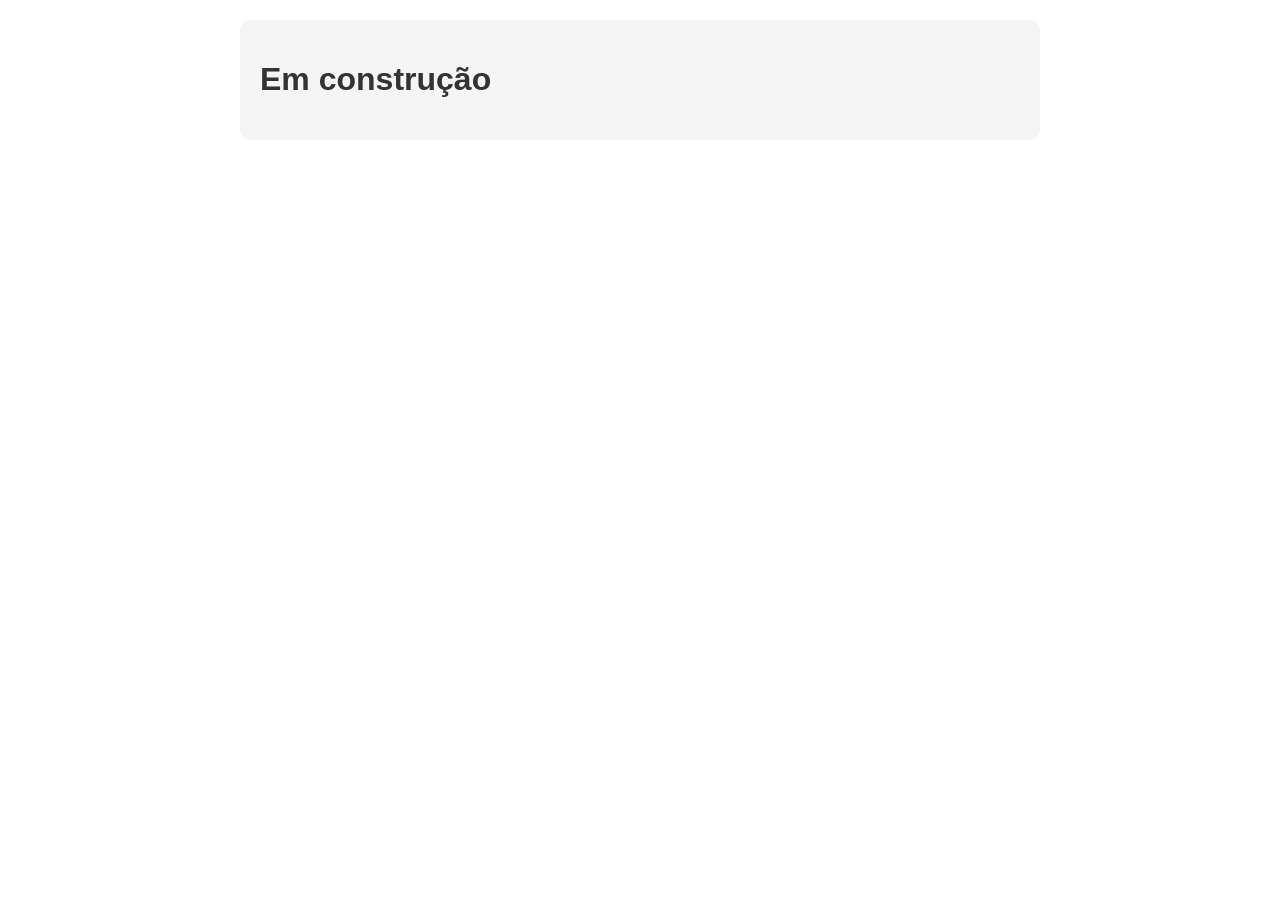
==== index.html @ 10286f3d "Teste" ====
<!DOCTYPE html>
<html>
<head>
    <title>Minha Página</title>
    <style>
        body { font-family: Arial; max-width: 800px; margin: 0 auto; padding: 20px; }
        h1 { color: #333; }
        .container { background: #f5f5f5; padding: 20px; border-radius: 10px; }
    </style>
</head>
<body>
    <div class="container">
        <h1>Em construção</h1>
    </div>
</body>
</html>
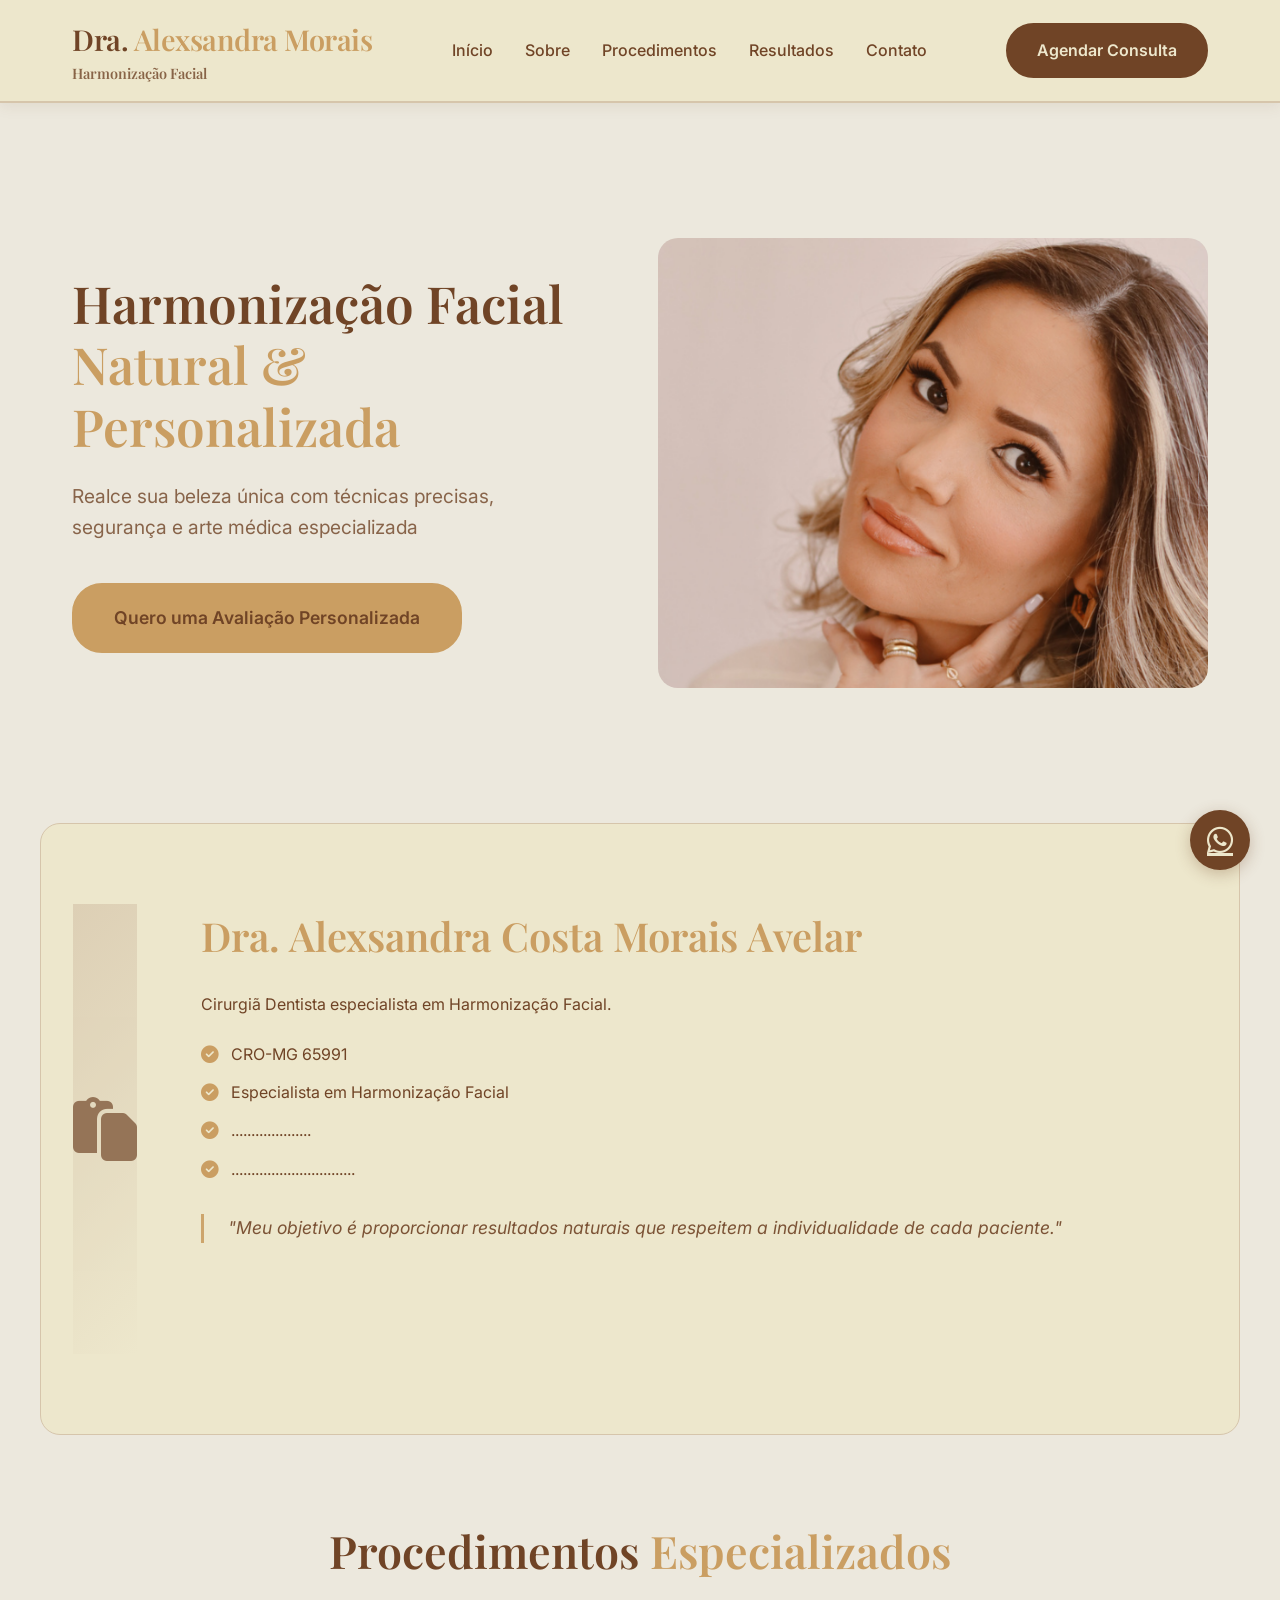
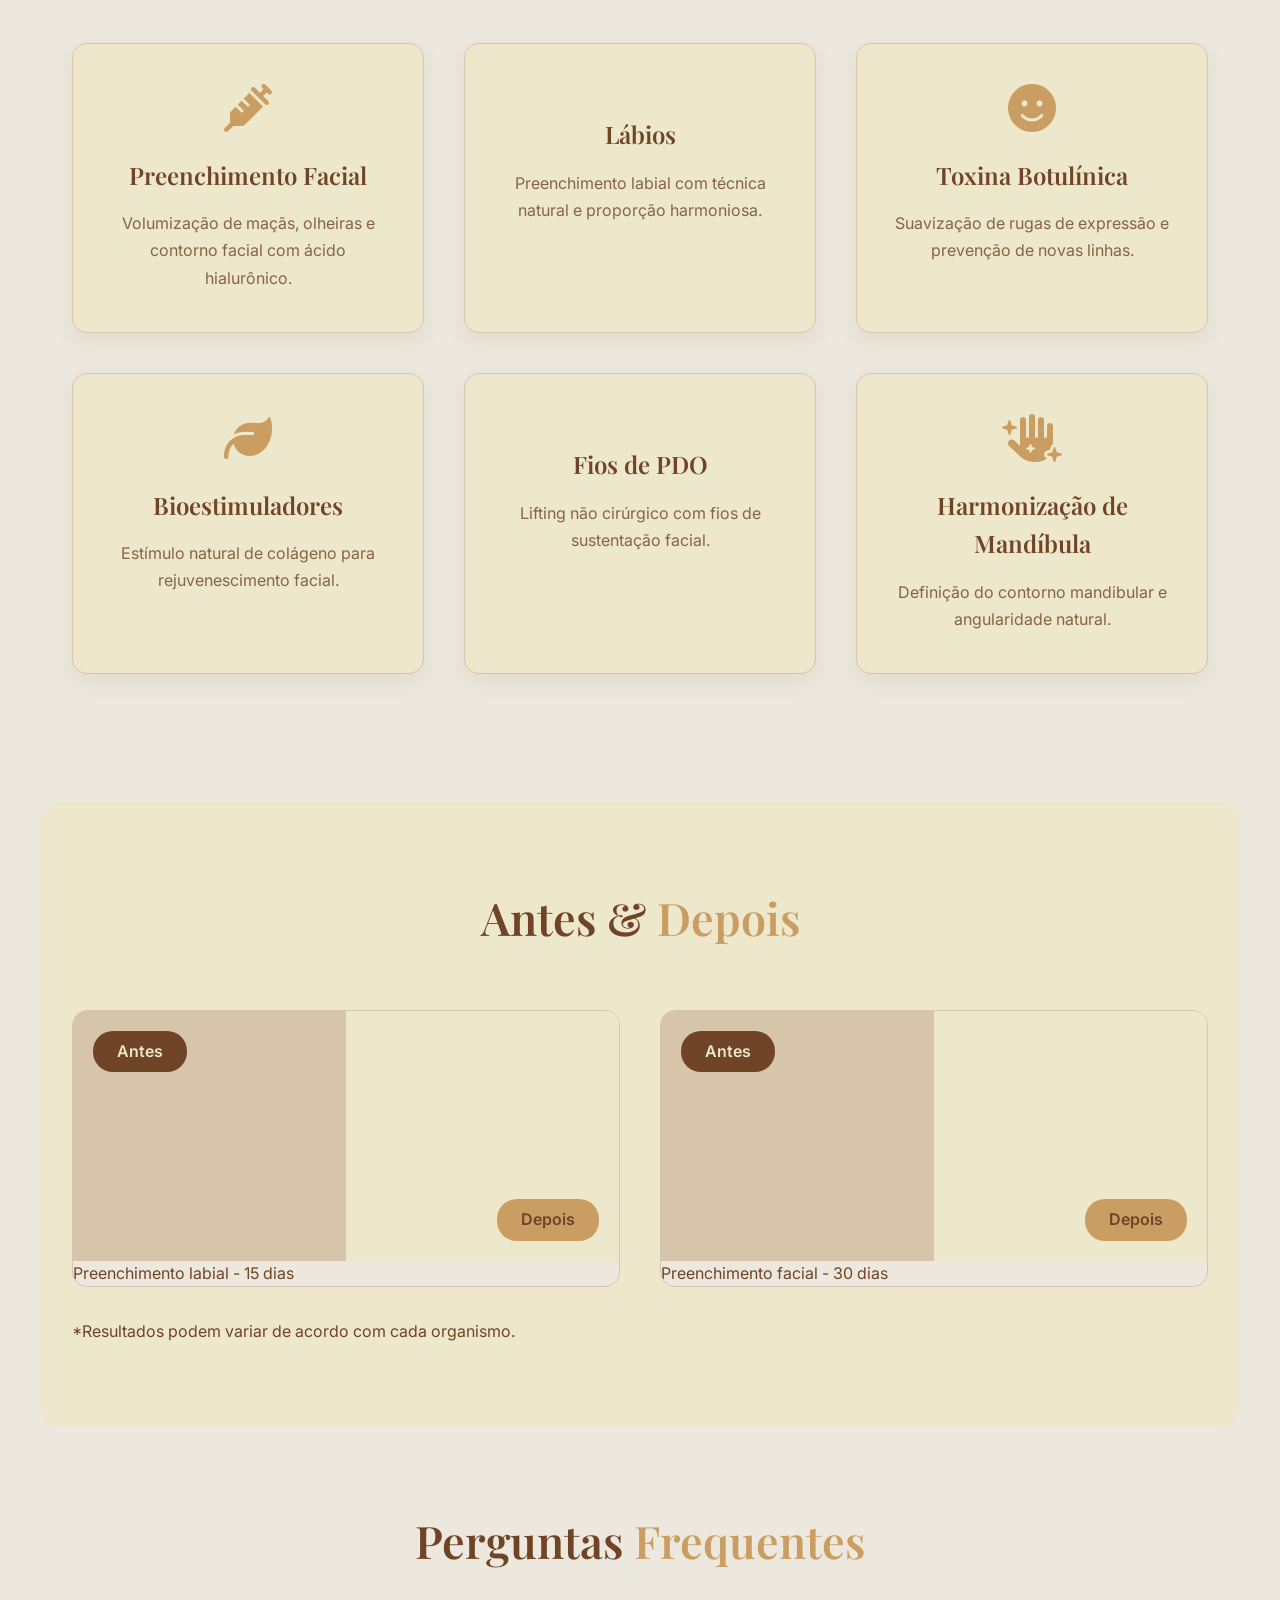
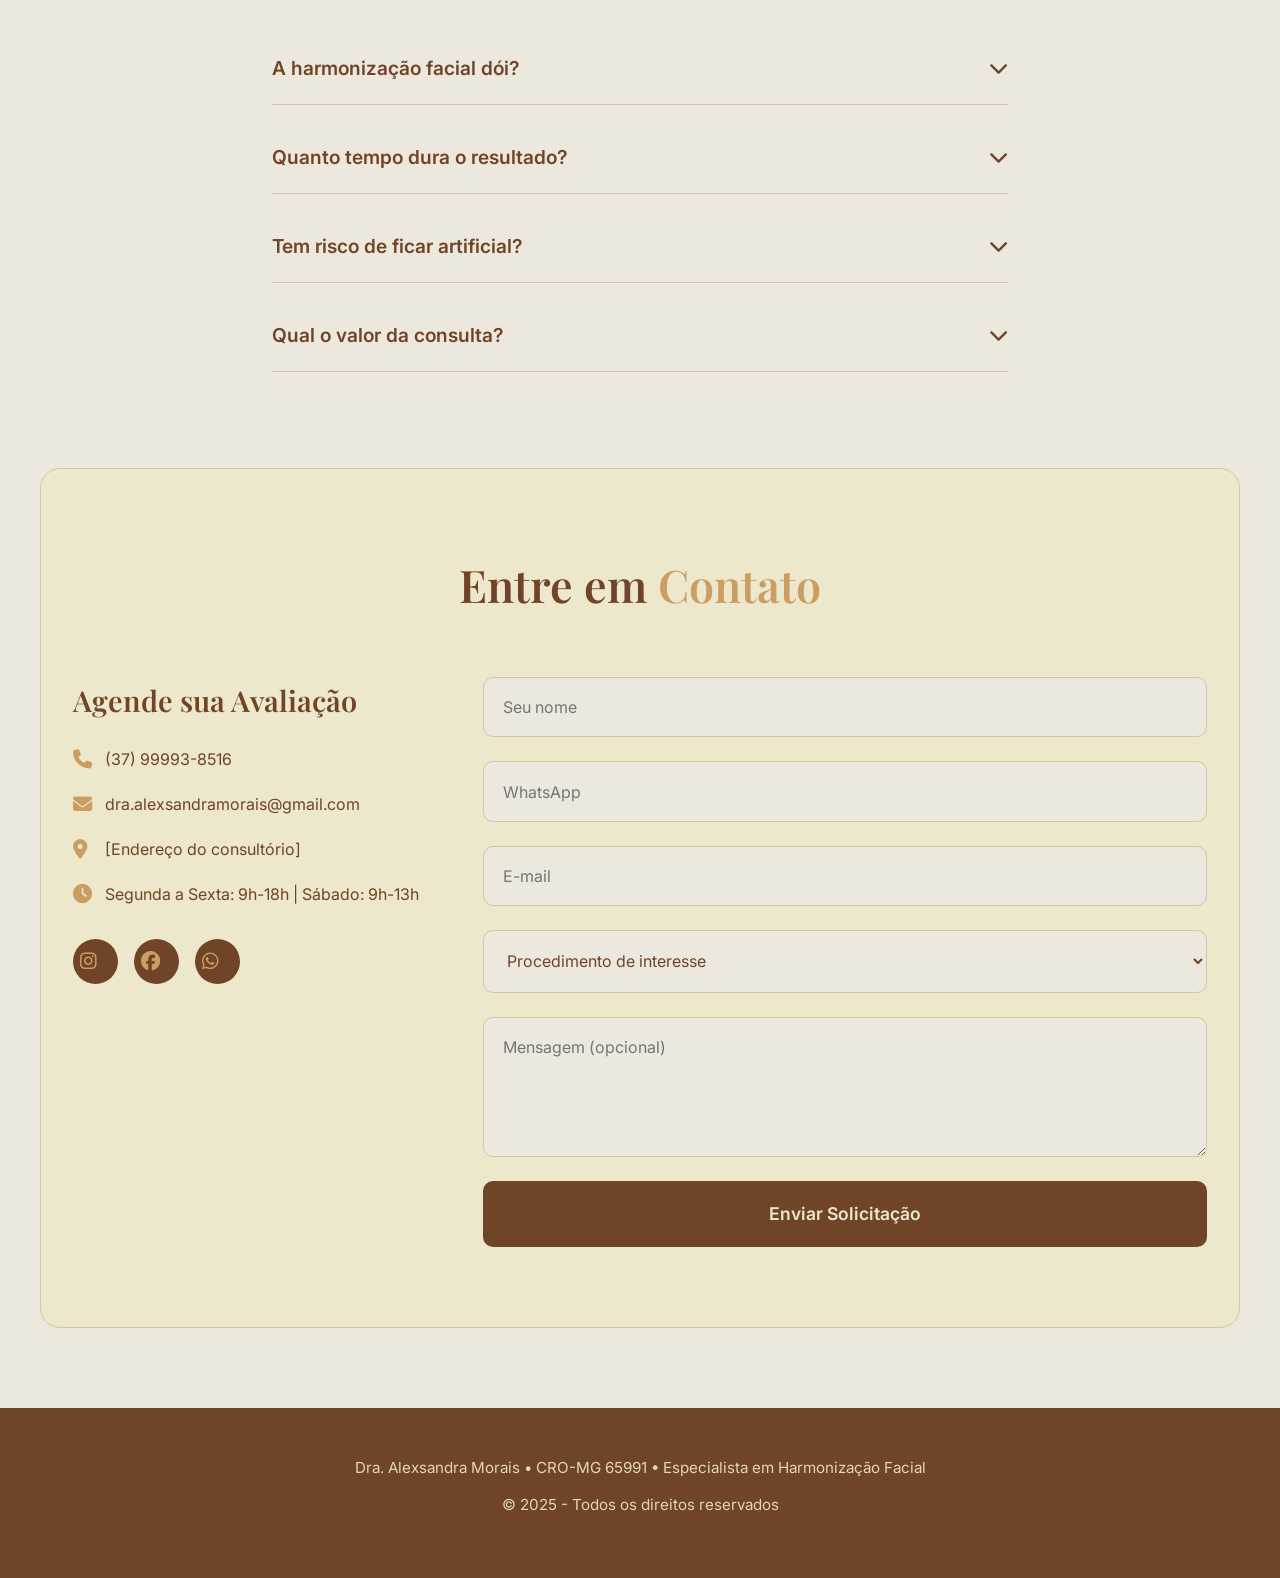
==== commit c95df91a: "Update index.html" ====
--- a/index.html
+++ b/index.html
@@ -1,16 +1,204 @@
 <!DOCTYPE html>
-<html>
+<html lang="pt-BR">
 <head>
-    <title>Minha Página</title>
-    <style>
-        body { font-family: Arial; max-width: 800px; margin: 0 auto; padding: 20px; }
-        h1 { color: #333; }
-        .container { background: #f5f5f5; padding: 20px; border-radius: 10px; }
-    </style>
+    <meta charset="UTF-8">
+    <meta name="viewport" content="width=device-width, initial-scale=1.0">
+    <title>Dra. Alexsandra Morais - Harmonização Facial</title>
+    <link rel="stylesheet" href="style.css">
+    <link rel="stylesheet" href="https://cdnjs.cloudflare.com/ajax/libs/font-awesome/6.4.0/css/all.min.css">
+    <link href="https://fonts.googleapis.com/css2?family=Poppins:wght@300;400;500;600;700&family=Playfair+Display:wght@400;500;600&display=swap" rel="stylesheet">
 </head>
 <body>
-    <div class="container">
-        <h1>Em construção</h1>
-    </div>
+    <!-- WhatsApp Float -->
+    <a href="https://wa.me/553799938516?text=[Site] Olá! Gostaria de agendar uma avaliação" class="whatsapp-float" target="_blank">
+        <i class="fab fa-whatsapp"></i>
+    </a>
+
+    <!-- Header -->
+    <header>
+        <nav class="navbar">
+            <div class="logo">
+                <h1>Dra. <span>Alexsandra Morais</span></h1>
+                <p>Harmonização Facial</p>
+            </div>
+            <ul class="nav-menu">
+                <li><a href="#home">Início</a></li>
+                <li><a href="#about">Sobre</a></li>
+                <li><a href="#procedures">Procedimentos</a></li>
+                <li><a href="#gallery">Resultados</a></li>
+                <li><a href="#contact">Contato</a></li>
+            </ul>
+            <a href="#contact" class="cta-button">Agendar Consulta</a>
+        </nav>
+    </header>
+
+    <!-- Hero Section -->
+    <section id="home" class="hero">
+        <div class="hero-content">
+            <h2>Harmonização Facial <span class="highlight">Natural & Personalizada</span></h2>
+            <p>Realce sua beleza única com técnicas precisas, segurança e arte médica especializada</p>
+            <a href="#contact" class="hero-button">Quero uma Avaliação Personalizada</a>
+        </div>
+         <div class="professional-photo-container">
+		<!-- Foto principal -->
+		<img src="imagens/dra-alexsandra-principal.jpg" 
+		     alt="Dra. Alexsandra Morais" 
+		     class="main-photo">		
+		
+	    </div>
+    </section>
+
+    <!-- About -->
+    <section id="about" class="about">
+        <div class="about-image">
+            <div class="image-placeholder">
+                <i class="fas fa-duotone fa-solid fa-paste"></i>
+            </div>
+        </div>
+        <div class="about-content">
+            <h2><span class="highlight">Dra. Alexsandra Costa Morais Avelar</span></h2>
+            <p>Cirurgiã Dentista especialista em Harmonização Facial.</p>
+            <ul class="qualifications">
+                <li><i class="fas fa-check-circle"></i> CRO-MG 65991</li>
+                <li><i class="fas fa-check-circle"></i> Especialista em Harmonização Facial</li>
+                <li><i class="fas fa-check-circle"></i> ....................</li>
+                <li><i class="fas fa-check-circle"></i> ...............................</li>
+            </ul>
+            <p class="philosophy">"Meu objetivo é proporcionar resultados naturais que respeitem a individualidade de cada paciente."</p>
+        </div>
+    </section>
+
+    <!-- Procedures -->
+    <section id="procedures" class="procedures">
+        <h2 class="section-title">Procedimentos <span class="highlight">Especializados</span></h2>
+        <div class="procedures-grid">
+            <div class="procedure-card">
+                <i class="fas fa-syringe"></i>
+                <h3>Preenchimento Facial</h3>
+                <p>Volumização de maçãs, olheiras e contorno facial com ácido hialurônico.</p>
+            </div>
+            <div class="procedure-card">
+                <i class="fa-solid fa-lips"></i>
+                <h3>Lábios</h3>
+                <p>Preenchimento labial com técnica natural e proporção harmoniosa.</p>
+            </div>
+            <div class="procedure-card">
+                <i class="fas fa-smile"></i>
+                <h3>Toxina Botulínica</h3>
+                <p>Suavização de rugas de expressão e prevenção de novas linhas.</p>
+            </div>
+            <div class="procedure-card">
+                <i class="fas fa-leaf"></i>
+                <h3>Bioestimuladores</h3>
+                <p>Estímulo natural de colágeno para rejuvenescimento facial.</p>
+            </div>
+            <div class="procedure-card">
+                <i class="fas fa-thread"></i>
+                <h3>Fios de PDO</h3>
+                <p>Lifting não cirúrgico com fios de sustentação facial.</p>
+            </div>
+            <div class="procedure-card">
+                <i class="fas fa-hand-sparkles"></i>
+                <h3>Harmonização de Mandíbula</h3>
+                <p>Definição do contorno mandibular e angularidade natural.</p>
+            </div>
+        </div>
+    </section>
+
+    <!-- Gallery/Results -->
+    <section id="gallery" class="gallery">
+        <h2 class="section-title">Antes & <span class="highlight">Depois</span></h2>
+        <div class="gallery-container">
+            <div class="gallery-item">
+                <div class="before-after">
+                    <div class="before">Antes</div>
+                    <div class="after">Depois</div>
+                </div>
+                <p>Preenchimento labial - 15 dias</p>
+            </div>
+            <div class="gallery-item">
+                <div class="before-after">
+                    <div class="before">Antes</div>
+                    <div class="after">Depois</div>
+                </div>
+                <p>Preenchimento facial - 30 dias</p>
+            </div>
+            <!-- Adicionar mais itens conforme necessário -->
+        </div>
+        <p class="disclaimer">*Resultados podem variar de acordo com cada organismo.</p>
+    </section>
+
+    <!-- FAQ -->
+    <section class="faq">
+        <h2 class="section-title">Perguntas <span class="highlight">Frequentes</span></h2>
+        <div class="faq-container">
+            <div class="faq-item">
+                <button class="faq-question">A harmonização facial dói? <i class="fas fa-chevron-down"></i></button>
+                <div class="faq-answer">
+                    <p>Utilizamos anestésicos tópicos e técnicas de conforto para minimizar qualquer desconforto. A maioria dos pacientes refere apenas sensação de leve pressão.</p>
+                </div>
+            </div>
+            <div class="faq-item">
+                <button class="faq-question">Quanto tempo dura o resultado? <i class="fas fa-chevron-down"></i></button>
+                <div class="faq-answer">
+                    <p>Depende do procedimento: preenchimentos duram de 12 a 18 meses, toxina botulínica de 4 a 6 meses. Fatores individuais como metabolismo podem influenciar.</p>
+                </div>
+            </div>
+            <div class="faq-item">
+                <button class="faq-question">Tem risco de ficar artificial? <i class="fas fa-chevron-down"></i></button>
+                <div class="faq-answer">
+                    <p>Nosso princípio é a naturalidade. Trabalhamos com técnicas conservadoras que respeitam a anatomia facial de cada paciente.</p>
+                </div>
+            </div>
+            <div class="faq-item">
+                <button class="faq-question">Qual o valor da consulta? <i class="fas fa-chevron-down"></i></button>
+                <div class="faq-answer">
+                    <p>A consulta de avaliação custa R$ XXX. Nela, fazemos uma análise facial completa e apresentamos um plano personalizado com todos os valores.</p>
+                </div>
+            </div>
+        </div>
+    </section>
+
+    <!-- Contact -->
+    <section id="contact" class="contact">
+        <h2 class="section-title">Entre em <span class="highlight">Contato</span></h2>
+        <div class="contact-container">
+            <div class="contact-info">
+                <h3>Agende sua Avaliação</h3>
+                <p><i class="fas fa-phone"></i> (37) 99993-8516</p>
+                <p><i class="fas fa-envelope"></i> dra.alexsandramorais@gmail.com</p>
+                <p><i class="fas fa-map-marker-alt"></i> [Endereço do consultório]</p>
+                <p><i class="fas fa-clock"></i> Segunda a Sexta: 9h-18h | Sábado: 9h-13h</p>
+                <div class="social-icons">
+                    <a href="#"><i class="fab fa-instagram"></i></a>
+                    <a href="#"><i class="fab fa-facebook"></i></a>
+                    <a href="#"><i class="fab fa-whatsapp"></i></a>
+                </div>
+            </div>
+            <form class="contact-form">
+                <input type="text" placeholder="Seu nome" required>
+                <input type="tel" placeholder="WhatsApp" required>
+                <input type="email" placeholder="E-mail" required>
+                <select>
+                    <option>Procedimento de interesse</option>
+                    <option>Consulta de avaliação</option>
+                    <option>Preenchimento facial</option>
+                    <option>Toxina botulínica</option>
+                    <option>Lábios</option>
+                    <option>Outros</option>
+                </select>
+                <textarea placeholder="Mensagem (opcional)"></textarea>
+                <button type="submit">Enviar Solicitação</button>
+            </form>
+        </div>
+    </section>
+
+    <!-- Footer -->
+    <footer>
+        <p>Dra. Alexsandra Morais • CRO-MG 65991 • Especialista em Harmonização Facial</p>
+        <p>© 2025 - Todos os direitos reservados</p>
+    </footer>
+
+    <script src="script.js"></script>
 </body>
-</html>
+</html>	
--- a/style.css
+++ b/style.css
@@ -0,0 +1,666 @@
+/* Reset e configurações gerais */
+@import url('https://fonts.googleapis.com/css2?family=Inter:wght@300;400;500;600&family=Playfair+Display:wght@400;500;600;700&display=swap');
+
+* {
+    margin: 0;
+    padding: 0;
+    box-sizing: border-box;
+}
+
+/* Definir fonte AmsiPro com fallback */
+body {
+    font-family: 'Inter', -apple-system, BlinkMacSystemFont, 'Segoe UI', Roboto, sans-serif;
+    line-height: 1.6;
+    color: #704426; /* Marrom escuro principal */
+    overflow-x: hidden;
+    background-color: #ECE8DD; /* Beige claro de fundo */
+}
+
+/* Títulos com fonte mais elegante (similar à AmsiPro) */
+h1, h2, h3, .section-title, .logo {
+    font-family: 'Playfair Display', Georgia, serif;
+    font-weight: 600;
+}
+
+.highlight {
+    color: #CA9E62; /* Dourado/terroso */
+}
+
+/* WhatsApp Float */
+.whatsapp-float {
+    position: fixed;
+    bottom: 30px;
+    right: 30px;
+    background-color: #704426; /* Marrom escuro */
+    color: #EDE7CC; /* Beige claro */
+    width: 60px;
+    height: 60px;
+    border-radius: 50%;
+    display: flex;
+    align-items: center;
+    justify-content: center;
+    font-size: 30px;
+    z-index: 1000;
+    box-shadow: 0 4px 15px rgba(112, 68, 38, 0.3);
+    transition: all 0.3s;
+}
+
+.whatsapp-float:hover {
+    background-color: #CA9E62; /* Dourado ao passar mouse */
+    color: #704426;
+    transform: scale(1.1);
+}
+
+/* Header - Elegante e clean */
+header {
+    background-color: #EDE7CC; /* Beige médio */
+    box-shadow: 0 2px 15px rgba(112, 68, 38, 0.1);
+    position: sticky;
+    top: 0;
+    z-index: 999;
+    border-bottom: 2px solid #D6C5AB; /* Beige mais escuro */
+}
+
+.navbar {
+    max-width: 1200px;
+    margin: 0 auto;
+    padding: 1rem 2rem;
+    display: flex;
+    justify-content: space-between;
+    align-items: center;
+}
+
+.logo h1 {
+    font-family: 'Playfair Display', serif;
+    font-size: 1.8rem;
+    color: #704426; /* Marrom escuro */
+    letter-spacing: -0.5px;
+}
+
+.logo span {
+    color: #CA9E62; /* Dourado */
+}
+
+.logo p {
+    font-size: 0.9rem;
+    color: #704426;
+    opacity: 0.8;
+}
+
+.nav-menu {
+    display: flex;
+    list-style: none;
+    gap: 2rem;
+}
+
+.nav-menu a {
+    text-decoration: none;
+    color: #704426;
+    font-weight: 500;
+    transition: color 0.3s;
+    position: relative;
+    padding: 5px 0;
+}
+
+.nav-menu a:hover {
+    color: #CA9E62;
+}
+
+.nav-menu a::after {
+    content: '';
+    position: absolute;
+    bottom: 0;
+    left: 0;
+    width: 0;
+    height: 2px;
+    background-color: #CA9E62;
+    transition: width 0.3s;
+}
+
+.nav-menu a:hover::after {
+    width: 100%;
+}
+
+.cta-button {
+    background-color: #704426; /* Marrom escuro */
+    color: #EDE7CC; /* Beige claro */
+    padding: 0.8rem 1.8rem;
+    border-radius: 30px;
+    text-decoration: none;
+    font-weight: 600;
+    transition: all 0.3s;
+    border: 2px solid #704426;
+    font-family: 'Inter', sans-serif;
+}
+
+.cta-button:hover {
+    background-color: #EDE7CC;
+    color: #704426;
+    transform: translateY(-2px);
+    box-shadow: 0 5px 15px rgba(112, 68, 38, 0.2);
+}
+
+/* Hero Section - Luxuoso e clean */
+.hero {
+    max-width: 1200px;
+    margin: 0 auto;
+    padding: 5rem 2rem;
+    display: flex;
+    align-items: center;
+    gap: 4rem;
+    min-height: 80vh;
+}
+
+.hero-content h2 {
+    font-family: 'Playfair Display', serif;
+    font-size: 3.2rem;
+    margin-bottom: 1.5rem;
+    line-height: 1.2;
+    color: #704426;
+}
+
+.hero-content p {
+    font-size: 1.2rem;
+    color: #704426;
+    opacity: 0.8;
+    margin-bottom: 2.5rem;
+    max-width: 600px;
+}
+
+.hero-button {
+    display: inline-block;
+    background-color: #CA9E62; /* Dourado */
+    color: #704426; /* Marrom escuro */
+    padding: 1.2rem 2.5rem;
+    border-radius: 30px;
+    text-decoration: none;
+    font-weight: 600;
+    font-size: 1.1rem;
+    transition: all 0.3s;
+    border: 2px solid #CA9E62;
+    font-family: 'Inter', sans-serif;
+}
+
+.hero-button:hover {
+    background-color: #704426;
+    color: #EDE7CC;
+    transform: translateY(-3px);
+    box-shadow: 0 10px 25px rgba(202, 158, 98, 0.3);
+}
+
+.hero-image {
+    flex: 1;
+    border-radius: 20px;
+    overflow: hidden;
+    box-shadow: 0 20px 40px rgba(112, 68, 38, 0.15);
+}
+
+.image-placeholder {
+    width: 100%;
+    height: 450px;
+    background: linear-gradient(135deg, #D6C5AB 0%, #EDE7CC 100%);
+    display: flex;
+    flex-direction: column;
+    align-items: center;
+    justify-content: center;
+    color: #704426;
+    font-size: 4rem;
+    opacity: 0.7;
+}
+
+.image-placeholder p {
+    font-size: 1.1rem;
+    margin-top: 1rem;
+    opacity: 0.8;
+}
+
+/* About Section */
+.about {
+    max-width: 1200px;
+    margin: 0 auto;
+    padding: 5rem 2rem;
+    display: flex;
+    gap: 4rem;
+    background-color: #EDE7CC;
+    border-radius: 20px;
+    border: 1px solid #D6C5AB;
+}
+
+.about-content h2 {
+    font-family: 'Playfair Display', serif;
+    font-size: 2.5rem;
+    margin-bottom: 1.5rem;
+    color: #704426;
+}
+
+.qualifications {
+    list-style: none;
+    margin: 1.5rem 0;
+}
+
+.qualifications li {
+    margin-bottom: 0.8rem;
+    display: flex;
+    align-items: center;
+    color: #704426;
+}
+
+.qualifications i {
+    color: #CA9E62;
+    margin-right: 12px;
+    font-size: 1.1rem;
+}
+
+.philosophy {
+    font-style: italic;
+    color: #704426;
+    border-left: 3px solid #CA9E62;
+    padding-left: 1.5rem;
+    margin-top: 2rem;
+    font-size: 1.1rem;
+    opacity: 0.9;
+}
+
+/* Procedures */
+.procedures {
+    max-width: 1200px;
+    margin: 0 auto;
+    padding: 5rem 2rem;
+}
+
+.section-title {
+    font-family: 'Playfair Display', serif;
+    font-size: 2.8rem;
+    text-align: center;
+    margin-bottom: 3.5rem;
+    color: #704426;
+}
+
+.procedures-grid {
+    display: grid;
+    grid-template-columns: repeat(auto-fit, minmax(320px, 1fr));
+    gap: 2.5rem;
+}
+
+.procedure-card {
+    background: #EDE7CC;
+    padding: 2.5rem 2rem;
+    border-radius: 15px;
+    box-shadow: 0 8px 20px rgba(112, 68, 38, 0.08);
+    text-align: center;
+    transition: all 0.3s;
+    border: 1px solid #D6C5AB;
+}
+
+.procedure-card:hover {
+    transform: translateY(-10px);
+    box-shadow: 0 15px 30px rgba(112, 68, 38, 0.15);
+    background-color: #ECE8DD;
+}
+
+.procedure-card i {
+    font-size: 3rem;
+    color: #CA9E62;
+    margin-bottom: 1.5rem;
+}
+
+.procedure-card h3 {
+    margin-bottom: 1rem;
+    color: #704426;
+    font-family: 'Playfair Display', serif;
+    font-size: 1.5rem;
+}
+
+.procedure-card p {
+    color: #704426;
+    opacity: 0.8;
+    line-height: 1.7;
+}
+
+/* Gallery */
+.gallery {
+    max-width: 1200px;
+    margin: 0 auto;
+    padding: 5rem 2rem;
+    background-color: #EDE7CC;
+    border-radius: 20px;
+    margin-top: 3rem;
+}
+
+.gallery-container {
+    display: grid;
+    grid-template-columns: repeat(auto-fit, minmax(300px, 1fr));
+    gap: 2.5rem;
+    margin-bottom: 2rem;
+}
+
+.gallery-item {
+    background: #ECE8DD;
+    border-radius: 15px;
+    overflow: hidden;
+    border: 1px solid #D6C5AB;
+}
+
+.before-after {
+    height: 250px;
+    background: linear-gradient(90deg, #D6C5AB 50%, #EDE7CC 50%);
+    position: relative;
+    display: flex;
+    align-items: center;
+    justify-content: center;
+}
+
+.before, .after {
+    position: absolute;
+    padding: 0.5rem 1.5rem;
+    background: #704426;
+    color: #EDE7CC;
+    border-radius: 20px;
+    font-weight: 600;
+    font-family: 'Inter', sans-serif;
+}
+
+.before {
+    left: 20px;
+    top: 20px;
+}
+
+.after {
+    right: 20px;
+    bottom: 20px;
+    background-color: #CA9E62;
+    color: #704426;
+}
+
+/* FAQ */
+.faq {
+    max-width: 800px;
+    margin: 0 auto;
+    padding: 5rem 2rem;
+}
+
+.faq-container {
+    margin-top: 2rem;
+}
+
+.faq-item {
+    margin-bottom: 1rem;
+    border-bottom: 1px solid #D6C5AB;
+}
+
+.faq-question {
+    width: 100%;
+    padding: 1.5rem 0;
+    background: none;
+    border: none;
+    text-align: left;
+    font-size: 1.2rem;
+    font-weight: 600;
+    cursor: pointer;
+    display: flex;
+    justify-content: space-between;
+    align-items: center;
+    color: #704426;
+    font-family: 'Inter', sans-serif;
+}
+
+.faq-question:hover {
+    color: #CA9E62;
+}
+
+.faq-answer {
+    padding: 0 0 1.5rem 0;
+    display: none;
+    color: #704426;
+    opacity: 0.9;
+    line-height: 1.7;
+}
+
+.faq-answer.active {
+    display: block;
+}
+
+/* Contact */
+.contact {
+    max-width: 1200px;
+    margin: 0 auto;
+    padding: 5rem 2rem;
+    background-color: #EDE7CC;
+    border-radius: 20px;
+    border: 1px solid #D6C5AB;
+}
+
+.contact-container {
+    display: flex;
+    gap: 4rem;
+    margin-top: 2rem;
+}
+
+.contact-info h3 {
+    margin-bottom: 1.5rem;
+    color: #704426;
+    font-family: 'Playfair Display', serif;
+    font-size: 1.8rem;
+}
+
+.contact-info p {
+    margin-bottom: 1.2rem;
+    display: flex;
+    align-items: center;
+    color: #704426;
+}
+
+.contact-info i {
+    color: #CA9E62;
+    margin-right: 12px;
+    width: 20px;
+    font-size: 1.2rem;
+}
+
+.social-icons {
+    display: flex;
+    gap: 1rem;
+    margin-top: 2rem;
+}
+
+.social-icons a {
+    display: inline-flex;
+    align-items: center;
+    justify-content: center;
+    width: 45px;
+    height: 45px;
+    background-color: #704426;
+    color: #EDE7CC;
+    border-radius: 50%;
+    text-decoration: none;
+    transition: all 0.3s;
+    font-size: 1.2rem;
+}
+
+.social-icons a:hover {
+    background-color: #CA9E62;
+    color: #704426;
+    transform: translateY(-3px);
+}
+
+.contact-form {
+    flex: 1;
+    display: flex;
+    flex-direction: column;
+    gap: 1.5rem;
+}
+
+.contact-form input,
+.contact-form select,
+.contact-form textarea {
+    padding: 1.2rem;
+    border: 1px solid #D6C5AB;
+    border-radius: 10px;
+    font-family: 'Inter', sans-serif;
+    font-size: 1rem;
+    background-color: #ECE8DD;
+    color: #704426;
+    transition: border 0.3s;
+}
+
+.contact-form input:focus,
+.contact-form select:focus,
+.contact-form textarea:focus {
+    outline: none;
+    border-color: #CA9E62;
+}
+
+.contact-form textarea {
+    height: 140px;
+    resize: vertical;
+}
+
+.contact-form button {
+    background-color: #704426;
+    color: #EDE7CC;
+    border: none;
+    padding: 1.3rem;
+    border-radius: 10px;
+    font-size: 1.1rem;
+    font-weight: 600;
+    cursor: pointer;
+    transition: all 0.3s;
+    font-family: 'Inter', sans-serif;
+    border: 2px solid #704426;
+}
+
+.contact-form button:hover {
+    background-color: #CA9E62;
+    color: #704426;
+    transform: translateY(-2px);
+    box-shadow: 0 5px 15px rgba(112, 68, 38, 0.2);
+}
+
+/* Footer */
+footer {
+    text-align: center;
+    padding: 3rem 2rem;
+    background-color: #704426;
+    color: #EDE7CC;
+    margin-top: 5rem;
+}
+
+footer p {
+    margin-bottom: 0.8rem;
+    font-size: 0.95rem;
+    opacity: 0.9;
+}
+
+footer .disclaimer {
+    font-size: 0.85rem;
+    opacity: 0.7;
+    margin-top: 1.5rem;
+    font-style: italic;
+}
+
+/* Responsividade */
+@media (max-width: 992px) {
+    .hero-content h2 {
+        font-size: 2.5rem;
+    }
+    
+    .section-title {
+        font-size: 2.3rem;
+    }
+    
+    .procedures-grid {
+        grid-template-columns: repeat(auto-fit, minmax(280px, 1fr));
+    }
+}
+
+@media (max-width: 768px) {
+    .navbar {
+        flex-direction: column;
+        gap: 1.5rem;
+    }
+    
+    .nav-menu {
+        flex-wrap: wrap;
+        justify-content: center;
+        gap: 1.5rem;
+    }
+    
+    .hero {
+        flex-direction: column;
+        text-align: center;
+        padding: 3rem 1.5rem;
+    }
+    
+    .hero-content h2 {
+        font-size: 2.2rem;
+    }
+    
+    .about {
+        flex-direction: column;
+        padding: 3rem 1.5rem;
+    }
+    
+    .contact-container {
+        flex-direction: column;
+        gap: 2.5rem;
+    }
+    
+    .procedures-grid {
+        grid-template-columns: 1fr;
+    }
+    
+    .image-placeholder {
+        height: 350px;
+    }
+}
+
+@media (max-width: 480px) {
+    .hero-content h2 {
+        font-size: 1.9rem;
+    }
+    
+    .section-title {
+        font-size: 2rem;
+    }
+    
+    .procedures, .gallery, .contact, .faq {
+        padding: 3rem 1rem;
+    }
+}
+
+/* Animações sutis */
+@keyframes fadeInUp {
+    from {
+        opacity: 0;
+        transform: translateY(20px);
+    }
+    to {
+        opacity: 1;
+        transform: translateY(0);
+    }
+}
+
+.hero, .about, .procedures, .gallery, .faq, .contact {
+    animation: fadeInUp 0.8s ease-out;
+}
+
+.professional-photo-container {
+    position: relative;
+    width: 100%;
+    height: 450px;
+    border-radius: 20px;
+    overflow: hidden;
+}
+
+.main-photo {
+    width: 100%;
+    height: 100%;
+    object-fit: cover;
+    object-position: center 30%; /* Ajusta o enquadramento do rosto */
+    transition: transform 0.5s ease;
+}
+
+.main-photo:hover {
+    transform: scale(1.03);
+}
+
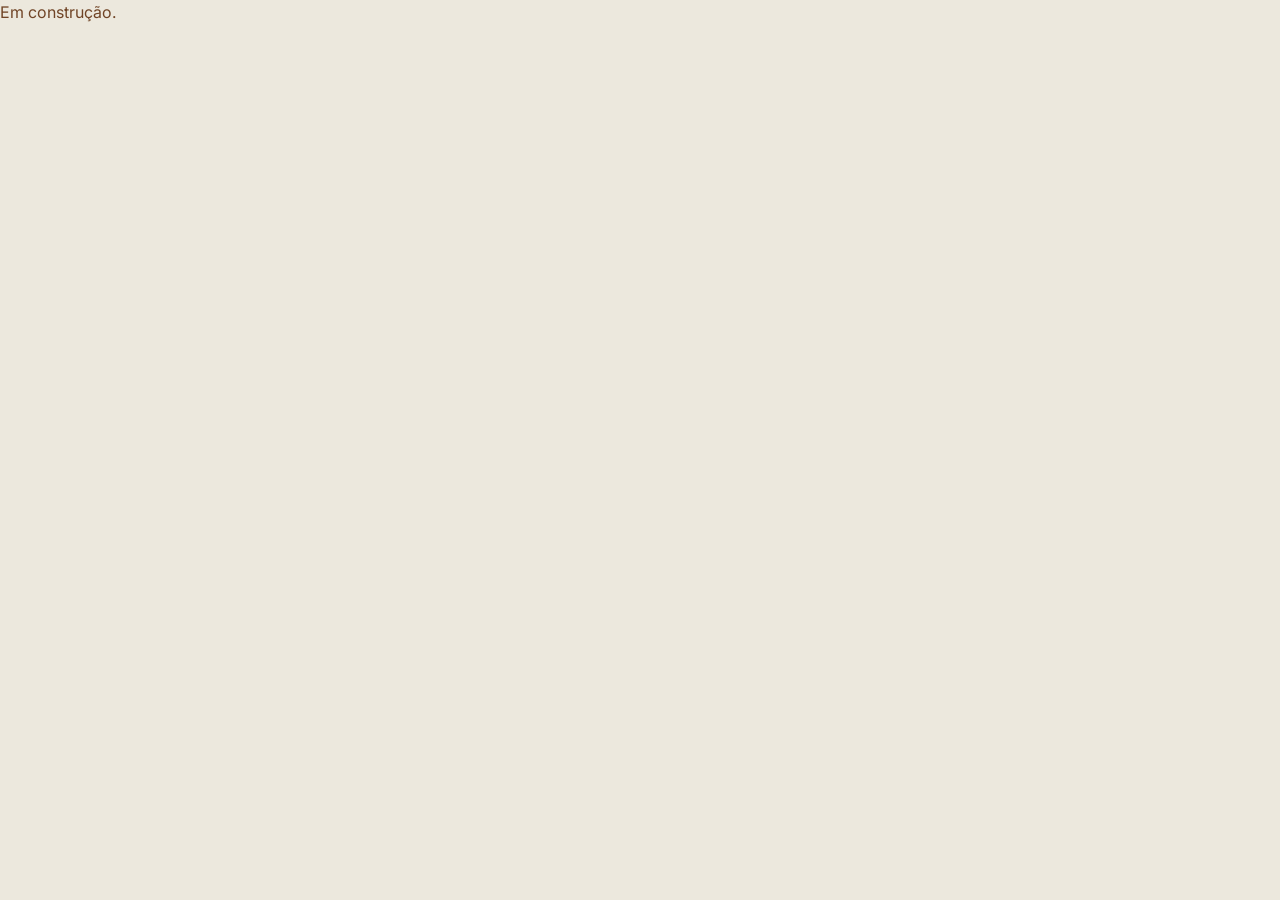
==== commit 77c87a41: "Clear index.html and add construction notice Removed the entire content of the index.html file and a" ====
--- a/index.html
+++ b/index.html
@@ -9,196 +9,6 @@
     <link href="https://fonts.googleapis.com/css2?family=Poppins:wght@300;400;500;600;700&family=Playfair+Display:wght@400;500;600&display=swap" rel="stylesheet">
 </head>
 <body>
-    <!-- WhatsApp Float -->
-    <a href="https://wa.me/553799938516?text=[Site] Olá! Gostaria de agendar uma avaliação" class="whatsapp-float" target="_blank">
-        <i class="fab fa-whatsapp"></i>
-    </a>
-
-    <!-- Header -->
-    <header>
-        <nav class="navbar">
-            <div class="logo">
-                <h1>Dra. <span>Alexsandra Morais</span></h1>
-                <p>Harmonização Facial</p>
-            </div>
-            <ul class="nav-menu">
-                <li><a href="#home">Início</a></li>
-                <li><a href="#about">Sobre</a></li>
-                <li><a href="#procedures">Procedimentos</a></li>
-                <li><a href="#gallery">Resultados</a></li>
-                <li><a href="#contact">Contato</a></li>
-            </ul>
-            <a href="#contact" class="cta-button">Agendar Consulta</a>
-        </nav>
-    </header>
-
-    <!-- Hero Section -->
-    <section id="home" class="hero">
-        <div class="hero-content">
-            <h2>Harmonização Facial <span class="highlight">Natural & Personalizada</span></h2>
-            <p>Realce sua beleza única com técnicas precisas, segurança e arte médica especializada</p>
-            <a href="#contact" class="hero-button">Quero uma Avaliação Personalizada</a>
-        </div>
-         <div class="professional-photo-container">
-		<!-- Foto principal -->
-		<img src="imagens/dra-alexsandra-principal.jpg" 
-		     alt="Dra. Alexsandra Morais" 
-		     class="main-photo">		
-		
-	    </div>
-    </section>
-
-    <!-- About -->
-    <section id="about" class="about">
-        <div class="about-image">
-            <div class="image-placeholder">
-                <i class="fas fa-duotone fa-solid fa-paste"></i>
-            </div>
-        </div>
-        <div class="about-content">
-            <h2><span class="highlight">Dra. Alexsandra Costa Morais Avelar</span></h2>
-            <p>Cirurgiã Dentista especialista em Harmonização Facial.</p>
-            <ul class="qualifications">
-                <li><i class="fas fa-check-circle"></i> CRO-MG 65991</li>
-                <li><i class="fas fa-check-circle"></i> Especialista em Harmonização Facial</li>
-                <li><i class="fas fa-check-circle"></i> ....................</li>
-                <li><i class="fas fa-check-circle"></i> ...............................</li>
-            </ul>
-            <p class="philosophy">"Meu objetivo é proporcionar resultados naturais que respeitem a individualidade de cada paciente."</p>
-        </div>
-    </section>
-
-    <!-- Procedures -->
-    <section id="procedures" class="procedures">
-        <h2 class="section-title">Procedimentos <span class="highlight">Especializados</span></h2>
-        <div class="procedures-grid">
-            <div class="procedure-card">
-                <i class="fas fa-syringe"></i>
-                <h3>Preenchimento Facial</h3>
-                <p>Volumização de maçãs, olheiras e contorno facial com ácido hialurônico.</p>
-            </div>
-            <div class="procedure-card">
-                <i class="fa-solid fa-lips"></i>
-                <h3>Lábios</h3>
-                <p>Preenchimento labial com técnica natural e proporção harmoniosa.</p>
-            </div>
-            <div class="procedure-card">
-                <i class="fas fa-smile"></i>
-                <h3>Toxina Botulínica</h3>
-                <p>Suavização de rugas de expressão e prevenção de novas linhas.</p>
-            </div>
-            <div class="procedure-card">
-                <i class="fas fa-leaf"></i>
-                <h3>Bioestimuladores</h3>
-                <p>Estímulo natural de colágeno para rejuvenescimento facial.</p>
-            </div>
-            <div class="procedure-card">
-                <i class="fas fa-thread"></i>
-                <h3>Fios de PDO</h3>
-                <p>Lifting não cirúrgico com fios de sustentação facial.</p>
-            </div>
-            <div class="procedure-card">
-                <i class="fas fa-hand-sparkles"></i>
-                <h3>Harmonização de Mandíbula</h3>
-                <p>Definição do contorno mandibular e angularidade natural.</p>
-            </div>
-        </div>
-    </section>
-
-    <!-- Gallery/Results -->
-    <section id="gallery" class="gallery">
-        <h2 class="section-title">Antes & <span class="highlight">Depois</span></h2>
-        <div class="gallery-container">
-            <div class="gallery-item">
-                <div class="before-after">
-                    <div class="before">Antes</div>
-                    <div class="after">Depois</div>
-                </div>
-                <p>Preenchimento labial - 15 dias</p>
-            </div>
-            <div class="gallery-item">
-                <div class="before-after">
-                    <div class="before">Antes</div>
-                    <div class="after">Depois</div>
-                </div>
-                <p>Preenchimento facial - 30 dias</p>
-            </div>
-            <!-- Adicionar mais itens conforme necessário -->
-        </div>
-        <p class="disclaimer">*Resultados podem variar de acordo com cada organismo.</p>
-    </section>
-
-    <!-- FAQ -->
-    <section class="faq">
-        <h2 class="section-title">Perguntas <span class="highlight">Frequentes</span></h2>
-        <div class="faq-container">
-            <div class="faq-item">
-                <button class="faq-question">A harmonização facial dói? <i class="fas fa-chevron-down"></i></button>
-                <div class="faq-answer">
-                    <p>Utilizamos anestésicos tópicos e técnicas de conforto para minimizar qualquer desconforto. A maioria dos pacientes refere apenas sensação de leve pressão.</p>
-                </div>
-            </div>
-            <div class="faq-item">
-                <button class="faq-question">Quanto tempo dura o resultado? <i class="fas fa-chevron-down"></i></button>
-                <div class="faq-answer">
-                    <p>Depende do procedimento: preenchimentos duram de 12 a 18 meses, toxina botulínica de 4 a 6 meses. Fatores individuais como metabolismo podem influenciar.</p>
-                </div>
-            </div>
-            <div class="faq-item">
-                <button class="faq-question">Tem risco de ficar artificial? <i class="fas fa-chevron-down"></i></button>
-                <div class="faq-answer">
-                    <p>Nosso princípio é a naturalidade. Trabalhamos com técnicas conservadoras que respeitam a anatomia facial de cada paciente.</p>
-                </div>
-            </div>
-            <div class="faq-item">
-                <button class="faq-question">Qual o valor da consulta? <i class="fas fa-chevron-down"></i></button>
-                <div class="faq-answer">
-                    <p>A consulta de avaliação custa R$ XXX. Nela, fazemos uma análise facial completa e apresentamos um plano personalizado com todos os valores.</p>
-                </div>
-            </div>
-        </div>
-    </section>
-
-    <!-- Contact -->
-    <section id="contact" class="contact">
-        <h2 class="section-title">Entre em <span class="highlight">Contato</span></h2>
-        <div class="contact-container">
-            <div class="contact-info">
-                <h3>Agende sua Avaliação</h3>
-                <p><i class="fas fa-phone"></i> (37) 99993-8516</p>
-                <p><i class="fas fa-envelope"></i> dra.alexsandramorais@gmail.com</p>
-                <p><i class="fas fa-map-marker-alt"></i> [Endereço do consultório]</p>
-                <p><i class="fas fa-clock"></i> Segunda a Sexta: 9h-18h | Sábado: 9h-13h</p>
-                <div class="social-icons">
-                    <a href="#"><i class="fab fa-instagram"></i></a>
-                    <a href="#"><i class="fab fa-facebook"></i></a>
-                    <a href="#"><i class="fab fa-whatsapp"></i></a>
-                </div>
-            </div>
-            <form class="contact-form">
-                <input type="text" placeholder="Seu nome" required>
-                <input type="tel" placeholder="WhatsApp" required>
-                <input type="email" placeholder="E-mail" required>
-                <select>
-                    <option>Procedimento de interesse</option>
-                    <option>Consulta de avaliação</option>
-                    <option>Preenchimento facial</option>
-                    <option>Toxina botulínica</option>
-                    <option>Lábios</option>
-                    <option>Outros</option>
-                </select>
-                <textarea placeholder="Mensagem (opcional)"></textarea>
-                <button type="submit">Enviar Solicitação</button>
-            </form>
-        </div>
-    </section>
-
-    <!-- Footer -->
-    <footer>
-        <p>Dra. Alexsandra Morais • CRO-MG 65991 • Especialista em Harmonização Facial</p>
-        <p>© 2025 - Todos os direitos reservados</p>
-    </footer>
-
-    <script src="script.js"></script>
+    Em construção.
 </body>
 </html>	
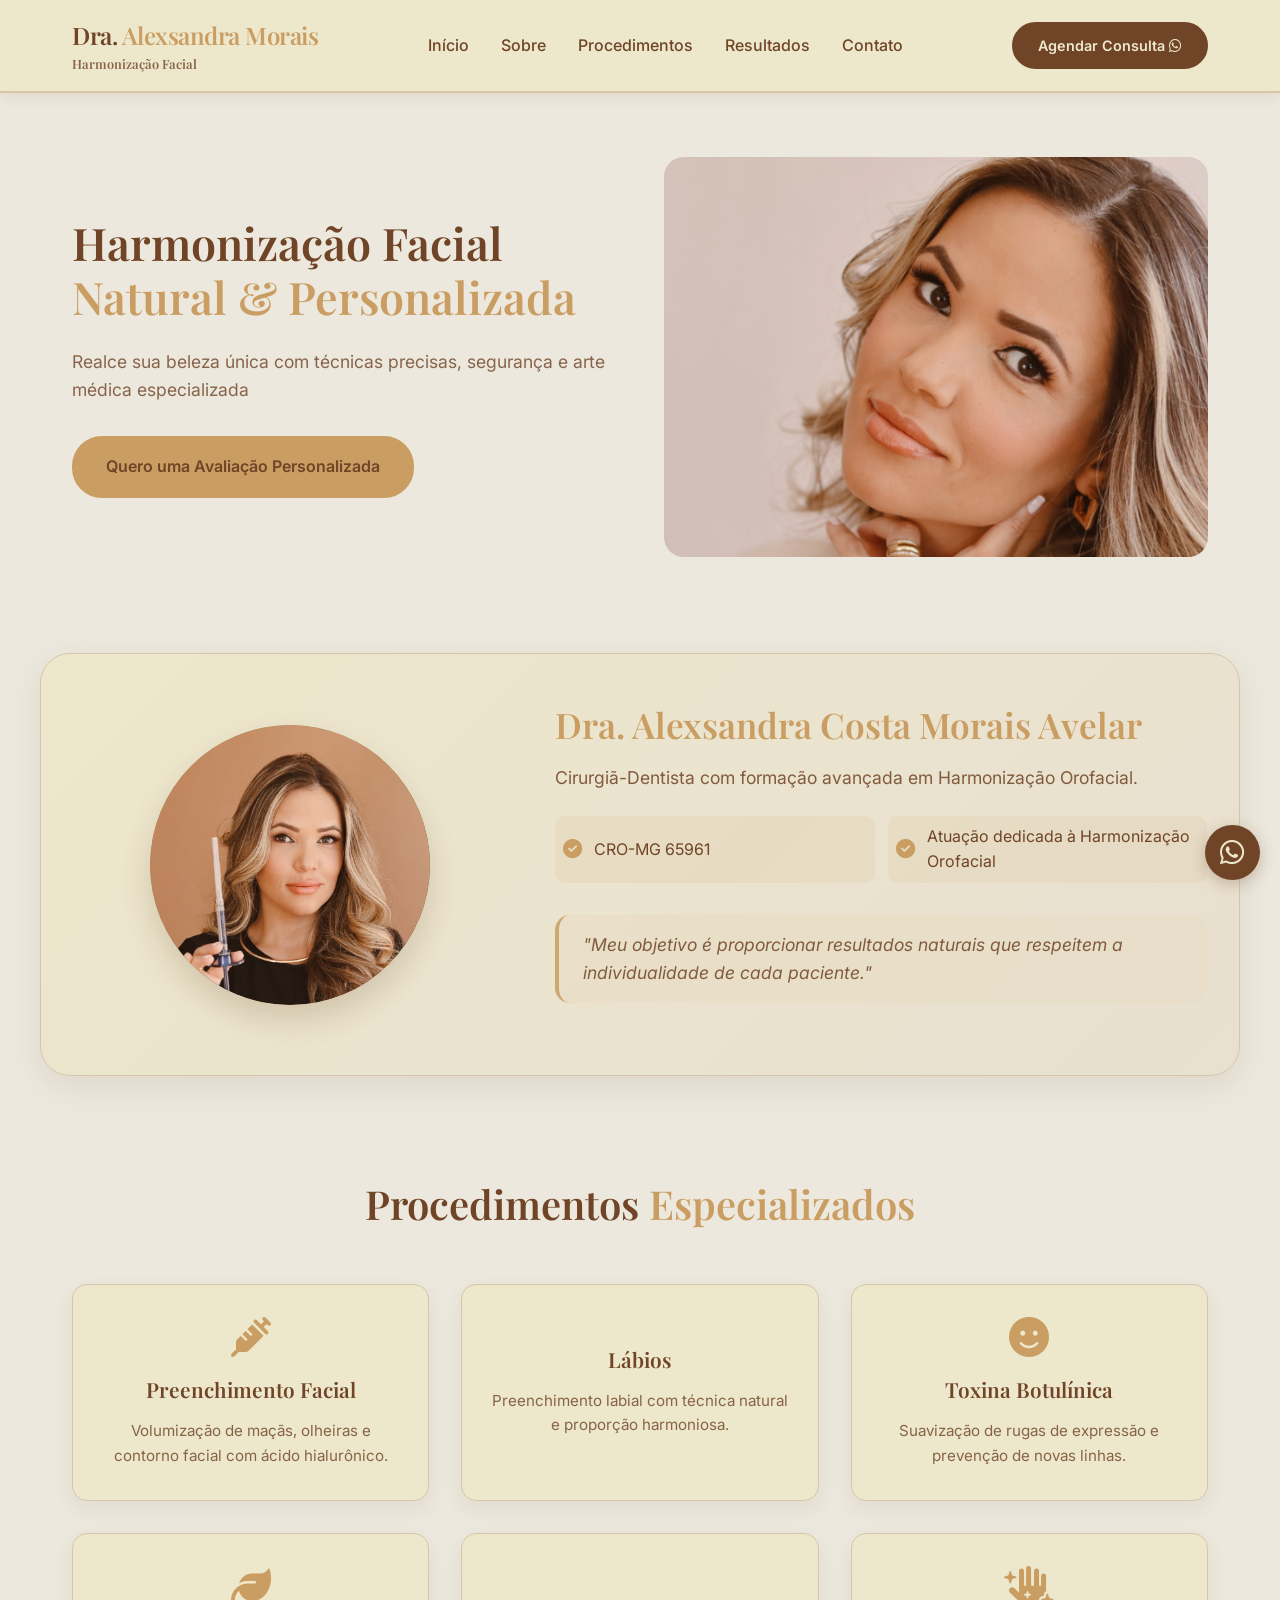
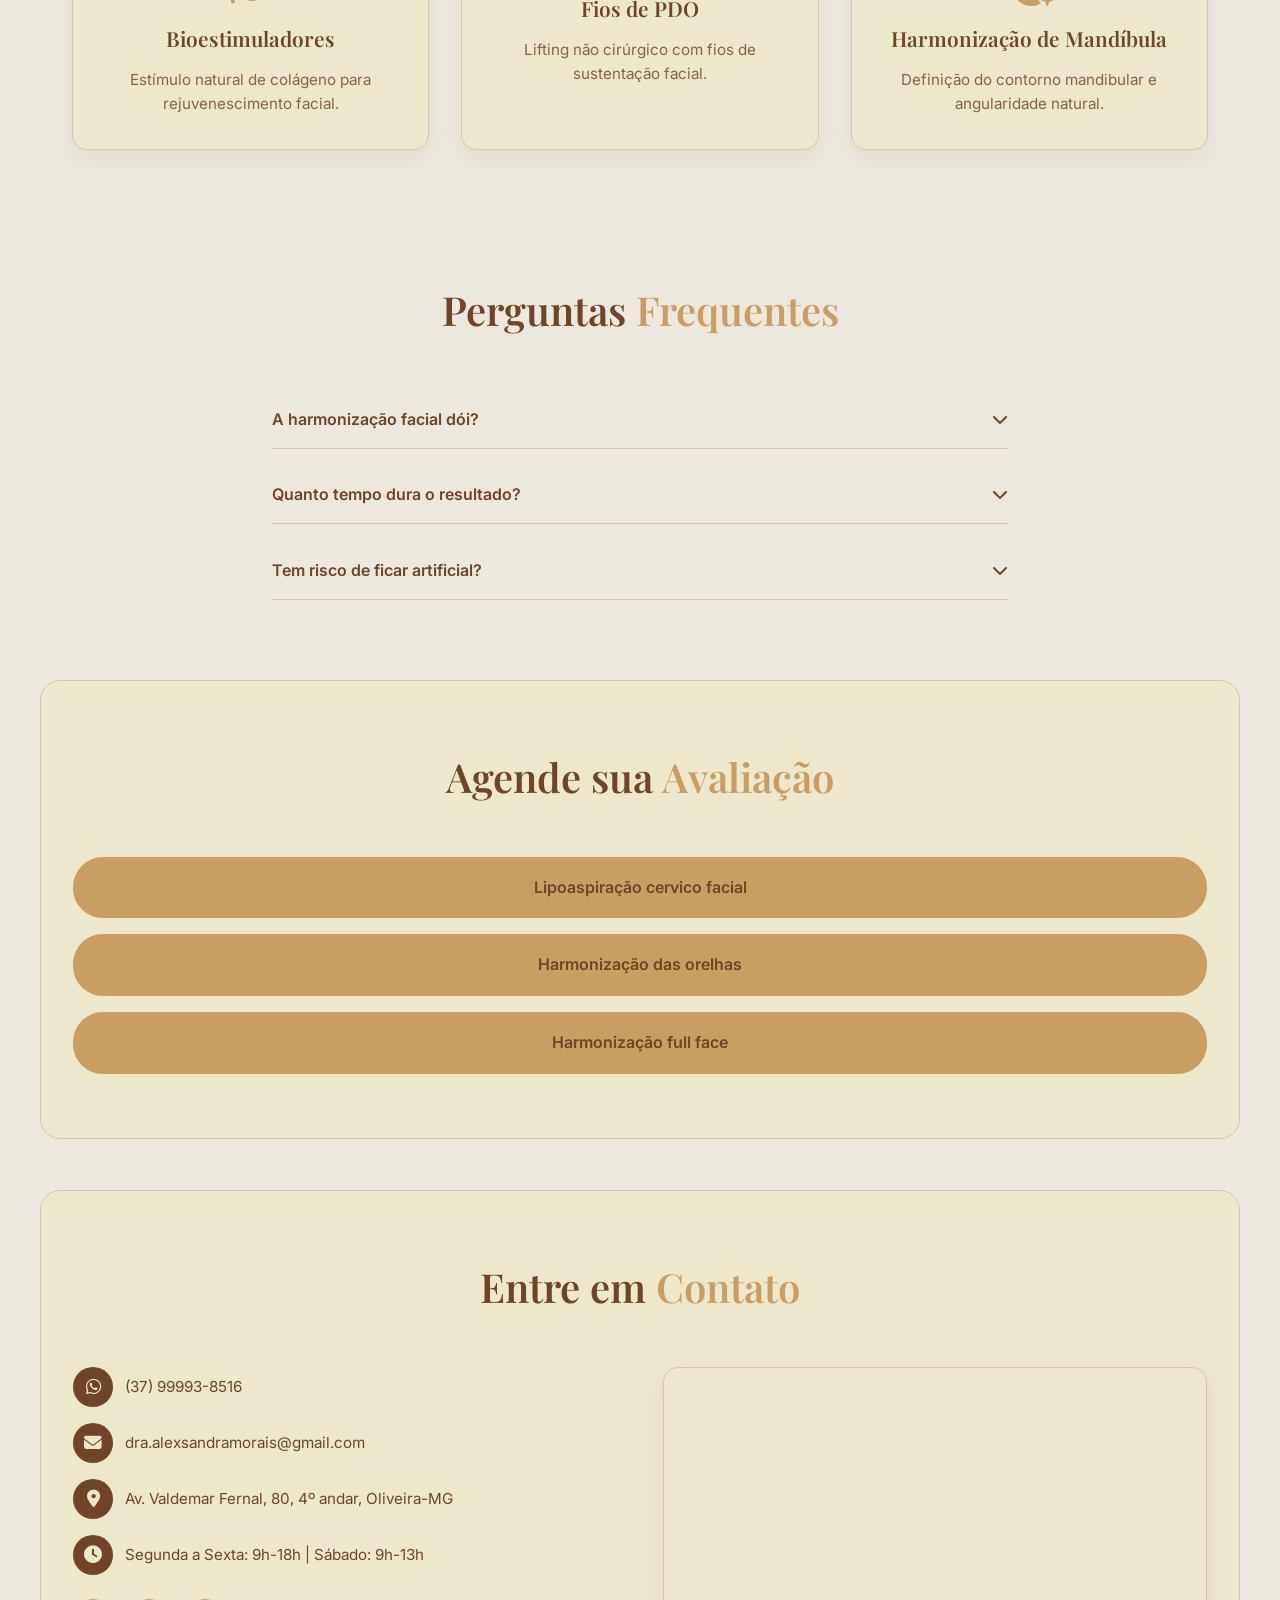
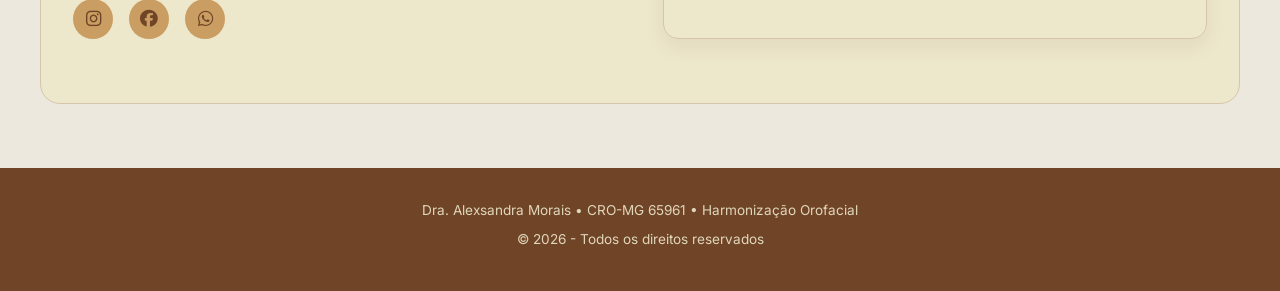
==== commit d78e562d: "Atualizações" ====
--- a/index.html
+++ b/index.html
@@ -1,14 +1,263 @@
 <!DOCTYPE html>
 <html lang="pt-BR">
+
 <head>
     <meta charset="UTF-8">
     <meta name="viewport" content="width=device-width, initial-scale=1.0">
     <title>Dra. Alexsandra Morais - Harmonização Facial</title>
+    <meta name="description"
+        content="Harmonização facial natural e personalizada com a Dra. Alexsandra Morais, Cirurgiã-Dentista atuante em Harmonização Orofacial (CRO-MG 65961). Agende sua avaliação.">
+
+    <!-- Favicon -->
+    <link rel="icon" type="image/svg+xml" href="favicon.svg">
+
+    <!-- Open Graph (prévia ao compartilhar no WhatsApp/Instagram) -->
+    <meta property="og:type" content="website">
+    <meta property="og:title" content="Dra. Alexsandra Morais - Harmonização Facial">
+    <meta property="og:description"
+        content="Harmonização facial natural e personalizada. Cirurgiã-Dentista atuante em Harmonização Orofacial (CRO-MG 65961). Agende sua avaliação.">
+    <meta property="og:image"
+        content="https://www.draalexsandramorais.com.br/imagens/dra-alexsandra-principal.jpg">
+    <meta property="og:url" content="https://www.draalexsandramorais.com.br/">
+    <meta property="og:locale" content="pt_BR">
+
     <link rel="stylesheet" href="style.css">
     <link rel="stylesheet" href="https://cdnjs.cloudflare.com/ajax/libs/font-awesome/6.4.0/css/all.min.css">
-    <link href="https://fonts.googleapis.com/css2?family=Poppins:wght@300;400;500;600;700&family=Playfair+Display:wght@400;500;600&display=swap" rel="stylesheet">
+    <link
+        href="https://fonts.googleapis.com/css2?family=Poppins:wght@300;400;500;600;700&family=Playfair+Display:wght@400;500;600&display=swap"
+        rel="stylesheet">
+
+    <!-- Google tag (gtag.js) - GA4 -->
+    <script async src="https://www.googletagmanager.com/gtag/js?id=G-QD70VLMWGX"></script>
+    <script>
+        window.dataLayer = window.dataLayer || [];
+        function gtag() { dataLayer.push(arguments); }
+        gtag('js', new Date());
+        gtag('config', 'G-QD70VLMWGX');
+    </script>
+    <!-- End Google tag -->
+
+    <!-- Meta Pixel Code -->
+    <script>
+        !function (f, b, e, v, n, t, s) {
+            if (f.fbq) return; n = f.fbq = function () {
+                n.callMethod ?
+                    n.callMethod.apply(n, arguments) : n.queue.push(arguments)
+            };
+            if (!f._fbq) f._fbq = n; n.push = n; n.loaded = !0; n.version = '2.0';
+            n.queue = []; t = b.createElement(e); t.async = !0;
+            t.src = v; s = b.getElementsByTagName(e)[0];
+            s.parentNode.insertBefore(t, s)
+        }(window, document, 'script',
+            'https://connect.facebook.net/en_US/fbevents.js');
+        fbq('init', '1679340406732759');
+        fbq('track', 'PageView');
+    </script>
+    <noscript><img height="1" width="1" style="display:none"
+            src="https://www.facebook.com/tr?id=1679340406732759&ev=PageView&noscript=1" /></noscript>
+    <!-- End Meta Pixel Code -->
 </head>
+
 <body>
-    Em construção.
+    <!-- WhatsApp Float -->
+    <a href="https://wa.me/553799938516?text=[Site] Olá! Gostaria de agendar uma avaliação" class="whatsapp-float"
+        target="_blank" rel="noopener" aria-label="Falar no WhatsApp">
+        <i class="fab fa-whatsapp"></i>
+    </a>
+
+    <!-- Header -->
+    <header>
+        <nav class="navbar">
+            <div class="logo">
+                <h1>Dra. <span>Alexsandra Morais</span></h1>
+                <p>Harmonização Facial</p>
+            </div>
+            <ul class="nav-menu">
+                <li><a href="#home">Início</a></li>
+                <li><a href="#about">Sobre</a></li>
+                <li><a href="#procedures">Procedimentos</a></li>
+                <li><a href="#gallery">Resultados</a></li>
+                <li><a href="#contact">Contato</a></li>
+            </ul>
+            <a href="https://wa.me/553799938516?text=[Site] Olá! Gostaria de agendar uma avaliação" class="cta-button" target="_blank" rel="noopener">Agendar Consulta <i style="font-size: 0.9rem;" class="fab fa-whatsapp"></i> </a>
+        </nav>
+    </header>
+
+    <!-- Hero Section -->
+    <section id="home" class="hero">
+        <div class="hero-content">
+            <h2>Harmonização Facial <span class="highlight">Natural & Personalizada</span></h2>
+            <p>Realce sua beleza única com técnicas precisas, segurança e arte médica especializada</p>
+            <a href="https://wa.me/553799938516?text=[Site] Olá! Gostaria de agendar uma avaliação" class="hero-button" target="_blank" rel="noopener">Quero uma Avaliação Personalizada</a>
+        </div>
+        <div class="professional-photo-container">
+            <!-- Foto principal -->
+            <img src="imagens/dra-alexsandra-principal.jpg" alt="Dra. Alexsandra Morais" class="main-photo">
+
+        </div>
+    </section>
+
+    <!-- About -->
+    <section id="about" class="about">
+        <div class="about-image">
+            <div class="image-placeholder">
+                <img src="imagens/foto_secao_perfil.jpeg" alt="Dra. Alexsandra Morais" class="about-photo">
+            </div>
+        </div>
+        <div class="about-content">
+            <h2><span class="highlight">Dra. Alexsandra Costa Morais Avelar</span></h2>
+            <p>Cirurgiã-Dentista com formação avançada em Harmonização Orofacial.</p>
+            <ul class="qualifications">
+                <li><i class="fas fa-check-circle"></i> CRO-MG 65961</li>
+                <li><i class="fas fa-check-circle"></i> Atuação dedicada à Harmonização Orofacial</li>                
+            </ul>
+            <p class="philosophy">"Meu objetivo é proporcionar resultados naturais que respeitem a individualidade de
+                cada paciente."</p>
+        </div>
+    </section>
+
+    <!-- Procedures -->
+    <section id="procedures" class="procedures">
+        <h2 class="section-title">Procedimentos <span class="highlight">Especializados</span></h2>
+        <div class="procedures-grid">
+            <div class="procedure-card">
+                <i class="fas fa-syringe"></i>
+                <h3>Preenchimento Facial</h3>
+                <p>Volumização de maçãs, olheiras e contorno facial com ácido hialurônico.</p>
+            </div>
+            <div class="procedure-card">
+                <i class="fa-solid fa-lips"></i>
+                <h3>Lábios</h3>
+                <p>Preenchimento labial com técnica natural e proporção harmoniosa.</p>
+            </div>
+            <div class="procedure-card">
+                <i class="fas fa-smile"></i>
+                <h3>Toxina Botulínica</h3>
+                <p>Suavização de rugas de expressão e prevenção de novas linhas.</p>
+            </div>
+            <div class="procedure-card">
+                <i class="fas fa-leaf"></i>
+                <h3>Bioestimuladores</h3>
+                <p>Estímulo natural de colágeno para rejuvenescimento facial.</p>
+            </div>
+            <div class="procedure-card">
+                <i class="fas fa-thread"></i>
+                <h3>Fios de PDO</h3>
+                <p>Lifting não cirúrgico com fios de sustentação facial.</p>
+            </div>
+            <div class="procedure-card">
+                <i class="fas fa-hand-sparkles"></i>
+                <h3>Harmonização de Mandíbula</h3>
+                <p>Definição do contorno mandibular e angularidade natural.</p>
+            </div>
+        </div>
+    </section>
+
+    <!-- Gallery/Results 
+    <section id="gallery" class="gallery">
+        <h2 class="section-title">Antes & <span class="highlight">Depois</span></h2>
+        <div class="gallery-container">
+            <div class="gallery-item">
+                <div class="before-after">
+                    <div class="before">Antes</div>
+                    <div class="after">Depois</div>
+                </div>
+                <p>Preenchimento labial - 15 dias</p>
+            </div>
+            <div class="gallery-item">
+                <div class="before-after">
+                    <div class="before">Antes</div>
+                    <div class="after">Depois</div>
+                </div>
+                <p>Preenchimento facial - 30 dias</p>
+            </div>
+           
+        </div>
+        <p class="disclaimer">*Resultados podem variar de acordo com cada organismo.</p>
+    </section> -->
+    
+
+    <!-- FAQ -->
+    <section class="faq">
+        <h2 class="section-title">Perguntas <span class="highlight">Frequentes</span></h2>
+        <div class="faq-container">
+            <div class="faq-item">
+                <button class="faq-question">A harmonização facial dói? <i class="fas fa-chevron-down"></i></button>
+                <div class="faq-answer">
+                    <p>Utilizamos anestésicos tópicos e técnicas de conforto para minimizar qualquer desconforto. A
+                        maioria dos pacientes refere apenas sensação de leve pressão.</p>
+                </div>
+            </div>
+            <div class="faq-item">
+                <button class="faq-question">Quanto tempo dura o resultado? <i class="fas fa-chevron-down"></i></button>
+                <div class="faq-answer">
+                    <p>Depende do procedimento: preenchimentos duram de 12 a 18 meses, toxina botulínica de 4 a 6 meses.
+                        Fatores individuais como metabolismo podem influenciar.</p>
+                </div>
+            </div>
+            <div class="faq-item">
+                <button class="faq-question">Tem risco de ficar artificial? <i class="fas fa-chevron-down"></i></button>
+                <div class="faq-answer">
+                    <p>Nosso princípio é a naturalidade. Trabalhamos com técnicas conservadoras que respeitam a anatomia
+                        facial de cada paciente.</p>
+                </div>
+            </div>         
+        </div>
+    </section>
+
+    <section id="contact" class="contact">
+        <h2 class="section-title">Agende sua <span class="highlight">Avaliação</span></h2>
+        <div class="contact-container">
+            <form class="contact-form">
+                <a  href="https://wa.me/553799938516?text=[Site] Olá! Gostaria de agendar uma avaliação sobre lipoaspiração cervico facial"
+                    class="hero-button">Lipoaspiração cervico facial</a>
+                <a href="https://wa.me/553799938516?text=[Site] Olá! Gostaria de agendar uma avaliação sobre harmonização das orelhas"
+                    class="hero-button">Harmonização das orelhas</a>
+                <a href="https://wa.me/553799938516?text=[Site] Olá! Gostaria de agendar uma avaliação sobre harmonização full face"
+                    class="hero-button">Harmonização full face</a>
+            </form>
+        </div>
+    </section>
+
+    </br>
+    </br>
+
+    <!-- Contact -->
+    <section id="contactEndereco" class="contact">
+        <h2 class="section-title">Entre em <span class="highlight">Contato</span></h2>
+        <div class="contact-container">
+            <div class="contact-info">
+                <p><i class="fab fa-whatsapp"></i> <a
+                        href="https://wa.me/553799938516?text=[Site] Olá! Gostaria de agendar uma avaliação"
+                        target="_blank" rel="noopener">(37) 99993-8516</a></p>
+                <p><i class="fas fa-envelope"></i> dra.alexsandramorais@gmail.com</p>
+                <p><i class="fas fa-map-marker-alt"></i> Av. Valdemar Fernal, 80, 4º andar, Oliveira-MG</p>
+                <p><i class="fas fa-clock"></i> Segunda a Sexta: 9h-18h | Sábado: 9h-13h</p>
+                <div class="social-icons">
+                    <a href="https://www.instagram.com/dra.alexsandramorais/" target="_blank" rel="noopener"
+                        aria-label="Instagram"><i class="fab fa-instagram"></i></a>
+                    <a href="https://www.facebook.com/dra.alexsandramorais" target="_blank" rel="noopener"
+                        aria-label="Facebook"><i class="fab fa-facebook"></i></a>
+                    <a href="https://wa.me/553799938516?text=[Site] Olá! Gostaria de agendar uma avaliação"
+                        target="_blank" rel="noopener" aria-label="WhatsApp"><i class="fab fa-whatsapp"></i></a>
+                </div>
+            </div>
+            <div class="contact-map">
+                <iframe
+                    src="https://www.google.com/maps?q=Av.%20Valdemar%20Fernal,%2080,%20Oliveira%20-%20MG&output=embed"
+                    title="Localização do consultório - Av. Valdemar Fernal, 80, Oliveira-MG" loading="lazy"
+                    allowfullscreen referrerpolicy="no-referrer-when-downgrade"></iframe>
+            </div>
+        </div>
+    </section>
+
+    <!-- Footer -->
+    <footer>
+        <p>Dra. Alexsandra Morais • CRO-MG 65961 • Harmonização Orofacial</p>
+        <p>© 2026 - Todos os direitos reservados</p>
+    </footer>
+
+    <script src="script.js"></script>
 </body>
-</html>	
+
+</html>
--- a/style.css
+++ b/style.css
@@ -1,4 +1,4 @@
-/* Reset e configurações gerais */
+/* style.css - Opção 1 (Design Moderno com Cards Interativos) - CORRIGIDO */
 @import url('https://fonts.googleapis.com/css2?family=Inter:wght@300;400;500;600&family=Playfair+Display:wght@400;500;600;700&display=swap');
 
 * {
@@ -7,58 +7,57 @@
     box-sizing: border-box;
 }
 
-/* Definir fonte AmsiPro com fallback */
 body {
     font-family: 'Inter', -apple-system, BlinkMacSystemFont, 'Segoe UI', Roboto, sans-serif;
     line-height: 1.6;
-    color: #704426; /* Marrom escuro principal */
+    color: #704426;
     overflow-x: hidden;
-    background-color: #ECE8DD; /* Beige claro de fundo */
-}
-
-/* Títulos com fonte mais elegante (similar à AmsiPro) */
+    background-color: #ECE8DD;
+}
+
 h1, h2, h3, .section-title, .logo {
     font-family: 'Playfair Display', Georgia, serif;
     font-weight: 600;
 }
 
 .highlight {
-    color: #CA9E62; /* Dourado/terroso */
+    color: #CA9E62;
 }
 
 /* WhatsApp Float */
 .whatsapp-float {
     position: fixed;
-    bottom: 30px;
-    right: 30px;
-    background-color: #704426; /* Marrom escuro */
-    color: #EDE7CC; /* Beige claro */
-    width: 60px;
-    height: 60px;
+    bottom: 20px;
+    right: 20px;
+    background-color: #704426;
+    color: #EDE7CC;
+    width: 55px;
+    height: 55px;
     border-radius: 50%;
     display: flex;
     align-items: center;
     justify-content: center;
-    font-size: 30px;
+    font-size: 28px;
     z-index: 1000;
     box-shadow: 0 4px 15px rgba(112, 68, 38, 0.3);
     transition: all 0.3s;
+    text-decoration: none;
 }
 
 .whatsapp-float:hover {
-    background-color: #CA9E62; /* Dourado ao passar mouse */
+    background-color: #CA9E62;
     color: #704426;
     transform: scale(1.1);
 }
 
-/* Header - Elegante e clean */
+/* Header */
 header {
-    background-color: #EDE7CC; /* Beige médio */
+    background-color: #EDE7CC;
     box-shadow: 0 2px 15px rgba(112, 68, 38, 0.1);
     position: sticky;
     top: 0;
     z-index: 999;
-    border-bottom: 2px solid #D6C5AB; /* Beige mais escuro */
+    border-bottom: 2px solid #D6C5AB;
 }
 
 .navbar {
@@ -68,29 +67,41 @@
     display: flex;
     justify-content: space-between;
     align-items: center;
+    flex-wrap: wrap;
 }
 
 .logo h1 {
     font-family: 'Playfair Display', serif;
+    font-size: 1.5rem;
+    color: #704426;
+    letter-spacing: -0.5px;
+}
+
+.logo span {
+    color: #CA9E62;
+}
+
+.logo p {
+    font-size: 0.8rem;
+    color: #704426;
+    opacity: 0.8;
+}
+
+.hamburger {
+    display: none;
+    background: none;
+    border: none;
     font-size: 1.8rem;
-    color: #704426; /* Marrom escuro */
-    letter-spacing: -0.5px;
-}
-
-.logo span {
-    color: #CA9E62; /* Dourado */
-}
-
-.logo p {
-    font-size: 0.9rem;
-    color: #704426;
-    opacity: 0.8;
+    color: #704426;
+    cursor: pointer;
+    padding: 0.5rem;
 }
 
 .nav-menu {
     display: flex;
     list-style: none;
     gap: 2rem;
+    transition: all 0.3s ease;
 }
 
 .nav-menu a {
@@ -122,15 +133,17 @@
 }
 
 .cta-button {
-    background-color: #704426; /* Marrom escuro */
-    color: #EDE7CC; /* Beige claro */
-    padding: 0.8rem 1.8rem;
+    background-color: #704426;
+    color: #EDE7CC;
+    padding: 0.6rem 1.5rem;
     border-radius: 30px;
     text-decoration: none;
     font-weight: 600;
     transition: all 0.3s;
     border: 2px solid #704426;
     font-family: 'Inter', sans-serif;
+    font-size: 0.9rem;
+    white-space: nowrap;
 }
 
 .cta-button:hover {
@@ -140,45 +153,49 @@
     box-shadow: 0 5px 15px rgba(112, 68, 38, 0.2);
 }
 
-/* Hero Section - Luxuoso e clean */
+/* Hero Section */
 .hero {
     max-width: 1200px;
     margin: 0 auto;
-    padding: 5rem 2rem;
-    display: flex;
-    align-items: center;
-    gap: 4rem;
-    min-height: 80vh;
+    padding: 4rem 2rem;
+    display: flex;
+    align-items: center;
+    gap: 3rem;
+    min-height: auto;
+}
+
+.hero-content {
+    flex: 1;
 }
 
 .hero-content h2 {
     font-family: 'Playfair Display', serif;
-    font-size: 3.2rem;
+    font-size: 2.8rem;
     margin-bottom: 1.5rem;
     line-height: 1.2;
     color: #704426;
 }
 
 .hero-content p {
-    font-size: 1.2rem;
+    font-size: 1.1rem;
     color: #704426;
     opacity: 0.8;
-    margin-bottom: 2.5rem;
-    max-width: 600px;
+    margin-bottom: 2rem;
 }
 
 .hero-button {
     display: inline-block;
-    background-color: #CA9E62; /* Dourado */
-    color: #704426; /* Marrom escuro */
-    padding: 1.2rem 2.5rem;
+    background-color: #CA9E62;
+    color: #704426;
+    padding: 1rem 2rem;
     border-radius: 30px;
     text-decoration: none;
     font-weight: 600;
-    font-size: 1.1rem;
+    font-size: 1rem;
     transition: all 0.3s;
     border: 2px solid #CA9E62;
     font-family: 'Inter', sans-serif;
+    text-align: center;
 }
 
 .hero-button:hover {
@@ -188,103 +205,169 @@
     box-shadow: 0 10px 25px rgba(202, 158, 98, 0.3);
 }
 
-.hero-image {
+.professional-photo-container {
     flex: 1;
+    position: relative;
+    width: 100%;
+    height: 400px;
     border-radius: 20px;
     overflow: hidden;
-    box-shadow: 0 20px 40px rgba(112, 68, 38, 0.15);
-}
-
-.image-placeholder {
+}
+
+.main-photo {
     width: 100%;
-    height: 450px;
-    background: linear-gradient(135deg, #D6C5AB 0%, #EDE7CC 100%);
-    display: flex;
-    flex-direction: column;
-    align-items: center;
-    justify-content: center;
-    color: #704426;
-    font-size: 4rem;
-    opacity: 0.7;
-}
-
-.image-placeholder p {
-    font-size: 1.1rem;
-    margin-top: 1rem;
-    opacity: 0.8;
-}
-
-/* About Section */
+    height: 100%;
+    object-fit: cover;
+    object-position: center 30%;
+    transition: transform 0.5s ease;
+}
+
+.main-photo:hover {
+    transform: scale(1.03);
+}
+
+/* About Section - Opção 1 (Moderno) - CORRIGIDO */
 .about {
     max-width: 1200px;
-    margin: 0 auto;
-    padding: 5rem 2rem;
-    display: flex;
-    gap: 4rem;
-    background-color: #EDE7CC;
-    border-radius: 20px;
+    margin: 2rem auto;
+    padding: 3rem 2rem;
+    display: flex;
+    gap: 3rem;
+    align-items: center;
+    background: linear-gradient(135deg, #EDE7CC 0%, #E8E0D0 100%);
+    border-radius: 30px;
     border: 1px solid #D6C5AB;
+    box-shadow: 0 10px 30px rgba(112, 68, 38, 0.1);
+}
+
+.about-image {
+    flex: 1;
+    display: flex;
+    justify-content: center;
+    align-items: center;
+}
+
+.about-image .image-placeholder {
+    width: 100%;
+    max-width: 280px;
+    height: 280px;
+    background: linear-gradient(135deg, #CA9E62 0%, #704426 100%);
+    border-radius: 50%;
+    overflow: hidden;
+    display: flex;
+    flex-direction: column;
+    align-items: center;
+    justify-content: center;
+    color: #EDE7CC;
+    box-shadow: 0 15px 30px rgba(112, 68, 38, 0.2);
+    transition: transform 0.3s ease;
+}
+
+.about-image .image-placeholder:hover {
+    transform: scale(1.05);
+}
+
+.about-image .image-placeholder i {
+    font-size: 5rem;
+}
+
+.about-photo {
+    width: 100%;
+    height: 100%;
+    object-fit: cover;
+    object-position: center 25%;
+    border-radius: 50%;
+}
+
+.about-content {
+    flex: 1.5;
 }
 
 .about-content h2 {
     font-family: 'Playfair Display', serif;
-    font-size: 2.5rem;
+    font-size: 2.2rem;
+    margin-bottom: 1rem;
+    color: #704426;
+    line-height: 1.3;
+}
+
+.about-content > p {
+    font-size: 1.1rem;
+    color: #704426;
+    opacity: 0.85;
     margin-bottom: 1.5rem;
-    color: #704426;
+    line-height: 1.6;
 }
 
 .qualifications {
     list-style: none;
     margin: 1.5rem 0;
+    display: grid;
+    grid-template-columns: repeat(auto-fit, minmax(200px, 1fr));
+    gap: 0.8rem;
 }
 
 .qualifications li {
-    margin-bottom: 0.8rem;
-    display: flex;
-    align-items: center;
-    color: #704426;
+    margin-bottom: 0.5rem;
+    display: flex;
+    align-items: center;
+    color: #704426;
+    font-size: 1rem;
+    padding: 0.5rem;
+    background: rgba(202, 158, 98, 0.1);
+    border-radius: 10px;
+    transition: all 0.3s;
+}
+
+.qualifications li:hover {
+    background: rgba(202, 158, 98, 0.2);
+    transform: translateX(5px);
 }
 
 .qualifications i {
     color: #CA9E62;
     margin-right: 12px;
-    font-size: 1.1rem;
+    font-size: 1.2rem;
+    flex-shrink: 0;
 }
 
 .philosophy {
     font-style: italic;
     color: #704426;
-    border-left: 3px solid #CA9E62;
+    border-left: 4px solid #CA9E62;
     padding-left: 1.5rem;
-    margin-top: 2rem;
+    margin-top: 1.5rem;
     font-size: 1.1rem;
-    opacity: 0.9;
+    line-height: 1.6;
+    background: rgba(202, 158, 98, 0.05);
+    padding: 1rem 1.5rem;
+    border-radius: 15px;
 }
 
 /* Procedures */
 .procedures {
     max-width: 1200px;
     margin: 0 auto;
-    padding: 5rem 2rem;
+    padding: 4rem 2rem;
 }
 
 .section-title {
     font-family: 'Playfair Display', serif;
-    font-size: 2.8rem;
+    font-size: 2.5rem;
     text-align: center;
-    margin-bottom: 3.5rem;
+    margin-bottom: 3rem;
     color: #704426;
 }
 
 .procedures-grid {
     display: grid;
-    grid-template-columns: repeat(auto-fit, minmax(320px, 1fr));
-    gap: 2.5rem;
+    grid-template-columns: repeat(auto-fit, minmax(300px, 1fr));
+    gap: 2rem;
 }
 
 .procedure-card {
     background: #EDE7CC;
-    padding: 2.5rem 2rem;
+    padding: 2rem 1.5rem;
     border-radius: 15px;
     box-shadow: 0 8px 20px rgba(112, 68, 38, 0.08);
     text-align: center;
@@ -299,38 +382,39 @@
 }
 
 .procedure-card i {
-    font-size: 3rem;
+    font-size: 2.5rem;
     color: #CA9E62;
-    margin-bottom: 1.5rem;
+    margin-bottom: 1rem;
 }
 
 .procedure-card h3 {
-    margin-bottom: 1rem;
+    margin-bottom: 0.8rem;
     color: #704426;
     font-family: 'Playfair Display', serif;
-    font-size: 1.5rem;
+    font-size: 1.3rem;
 }
 
 .procedure-card p {
     color: #704426;
     opacity: 0.8;
-    line-height: 1.7;
+    line-height: 1.6;
+    font-size: 0.95rem;
 }
 
 /* Gallery */
 .gallery {
     max-width: 1200px;
     margin: 0 auto;
-    padding: 5rem 2rem;
+    padding: 4rem 2rem;
     background-color: #EDE7CC;
     border-radius: 20px;
-    margin-top: 3rem;
+    margin-top: 2rem;
 }
 
 .gallery-container {
     display: grid;
-    grid-template-columns: repeat(auto-fit, minmax(300px, 1fr));
-    gap: 2.5rem;
+    grid-template-columns: repeat(auto-fit, minmax(280px, 1fr));
+    gap: 2rem;
     margin-bottom: 2rem;
 }
 
@@ -352,31 +436,45 @@
 
 .before, .after {
     position: absolute;
-    padding: 0.5rem 1.5rem;
+    padding: 0.4rem 1.2rem;
     background: #704426;
     color: #EDE7CC;
     border-radius: 20px;
     font-weight: 600;
     font-family: 'Inter', sans-serif;
+    font-size: 0.9rem;
 }
 
 .before {
-    left: 20px;
-    top: 20px;
+    left: 15px;
+    top: 15px;
 }
 
 .after {
-    right: 20px;
-    bottom: 20px;
+    right: 15px;
+    bottom: 15px;
     background-color: #CA9E62;
     color: #704426;
+}
+
+.gallery-item p {
+    padding: 1rem;
+    text-align: center;
+    color: #704426;
+}
+
+.disclaimer {
+    text-align: center;
+    font-size: 0.85rem;
+    opacity: 0.7;
+    margin-top: 1rem;
 }
 
 /* FAQ */
 .faq {
     max-width: 800px;
     margin: 0 auto;
-    padding: 5rem 2rem;
+    padding: 4rem 2rem;
 }
 
 .faq-container {
@@ -390,11 +488,11 @@
 
 .faq-question {
     width: 100%;
-    padding: 1.5rem 0;
+    padding: 1.2rem 0;
     background: none;
     border: none;
     text-align: left;
-    font-size: 1.2rem;
+    font-size: 1rem;
     font-weight: 600;
     cursor: pointer;
     display: flex;
@@ -409,11 +507,12 @@
 }
 
 .faq-answer {
-    padding: 0 0 1.5rem 0;
+    padding: 0 0 1.2rem 0;
     display: none;
     color: #704426;
     opacity: 0.9;
     line-height: 1.7;
+    font-size: 0.95rem;
 }
 
 .faq-answer.active {
@@ -424,7 +523,7 @@
 .contact {
     max-width: 1200px;
     margin: 0 auto;
-    padding: 5rem 2rem;
+    padding: 4rem 2rem;
     background-color: #EDE7CC;
     border-radius: 20px;
     border: 1px solid #D6C5AB;
@@ -432,54 +531,75 @@
 
 .contact-container {
     display: flex;
-    gap: 4rem;
+    gap: 3rem;
     margin-top: 2rem;
 }
 
-.contact-info h3 {
-    margin-bottom: 1.5rem;
-    color: #704426;
-    font-family: 'Playfair Display', serif;
-    font-size: 1.8rem;
+.contact-info {
+    flex: 1;
+    display: flex;
+    flex-direction: column;
+    justify-content: flex-start;
 }
 
 .contact-info p {
-    margin-bottom: 1.2rem;
-    display: flex;
-    align-items: center;
-    color: #704426;
-}
-
-.contact-info i {
-    color: #CA9E62;
-    margin-right: 12px;
-    width: 20px;
-    font-size: 1.2rem;
-}
-
-.social-icons {
-    display: flex;
-    gap: 1rem;
-    margin-top: 2rem;
-}
-
-.social-icons a {
+    margin-bottom: 1rem;
+    display: flex;
+    align-items: center;
+    color: #704426;
+    font-size: 0.95rem;
+    flex-wrap: wrap;
+    word-break: break-word;
+}
+
+.contact-info p i {
     display: inline-flex;
     align-items: center;
     justify-content: center;
-    width: 45px;
-    height: 45px;
+    width: 40px;
+    height: 40px;
     background-color: #704426;
     color: #EDE7CC;
     border-radius: 50%;
+    margin-right: 12px;
+    font-size: 1.1rem;
+    flex-shrink: 0;
+}
+
+.contact-info p a {
+    color: inherit;
+    text-decoration: none;
+    transition: color 0.3s;
+}
+
+.contact-info p a:hover {
+    color: #CA9E62;
+}
+
+.social-icons {
+    display: flex;
+    gap: 1rem;
+    margin-top: 0.5rem;
+    flex-wrap: wrap;
+}
+
+.social-icons a {
+    display: inline-flex;
+    align-items: center;
+    justify-content: center;
+    width: 40px;
+    height: 40px;
+    background-color: #CA9E62;
+    color: #704426;
+    border-radius: 50%;
     text-decoration: none;
     transition: all 0.3s;
-    font-size: 1.2rem;
+    font-size: 1.1rem;
 }
 
 .social-icons a:hover {
-    background-color: #CA9E62;
-    color: #704426;
+    background-color: #704426;
+    color: #EDE7CC;
     transform: translateY(-3px);
 }
 
@@ -487,148 +607,390 @@
     flex: 1;
     display: flex;
     flex-direction: column;
-    gap: 1.5rem;
-}
-
-.contact-form input,
-.contact-form select,
-.contact-form textarea {
-    padding: 1.2rem;
+    gap: 1rem;
+}
+
+.contact-map {
+    flex: 1;
+    min-height: 220px;
+    border-radius: 15px;
+    overflow: hidden;
     border: 1px solid #D6C5AB;
-    border-radius: 10px;
-    font-family: 'Inter', sans-serif;
-    font-size: 1rem;
-    background-color: #ECE8DD;
-    color: #704426;
-    transition: border 0.3s;
-}
-
-.contact-form input:focus,
-.contact-form select:focus,
-.contact-form textarea:focus {
-    outline: none;
-    border-color: #CA9E62;
-}
-
-.contact-form textarea {
-    height: 140px;
-    resize: vertical;
-}
-
-.contact-form button {
-    background-color: #704426;
-    color: #EDE7CC;
-    border: none;
-    padding: 1.3rem;
-    border-radius: 10px;
-    font-size: 1.1rem;
-    font-weight: 600;
-    cursor: pointer;
-    transition: all 0.3s;
-    font-family: 'Inter', sans-serif;
-    border: 2px solid #704426;
-}
-
-.contact-form button:hover {
-    background-color: #CA9E62;
-    color: #704426;
-    transform: translateY(-2px);
-    box-shadow: 0 5px 15px rgba(112, 68, 38, 0.2);
+    box-shadow: 0 8px 20px rgba(112, 68, 38, 0.08);
+}
+
+.contact-map iframe {
+    width: 100%;
+    height: 100%;
+    border: 0;
+    display: block;
 }
 
 /* Footer */
 footer {
     text-align: center;
-    padding: 3rem 2rem;
+    padding: 2rem;
     background-color: #704426;
     color: #EDE7CC;
-    margin-top: 5rem;
+    margin-top: 4rem;
 }
 
 footer p {
-    margin-bottom: 0.8rem;
-    font-size: 0.95rem;
+    margin-bottom: 0.5rem;
+    font-size: 0.85rem;
     opacity: 0.9;
 }
 
-footer .disclaimer {
-    font-size: 0.85rem;
-    opacity: 0.7;
-    margin-top: 1.5rem;
-    font-style: italic;
-}
-
-/* Responsividade */
+/* Responsividade - CORRIGIDO */
 @media (max-width: 992px) {
     .hero-content h2 {
-        font-size: 2.5rem;
+        font-size: 2.2rem;
     }
     
     .section-title {
-        font-size: 2.3rem;
-    }
-    
-    .procedures-grid {
-        grid-template-columns: repeat(auto-fit, minmax(280px, 1fr));
-    }
-}
-
-@media (max-width: 768px) {
-    .navbar {
-        flex-direction: column;
-        gap: 1.5rem;
-    }
-    
-    .nav-menu {
-        flex-wrap: wrap;
-        justify-content: center;
-        gap: 1.5rem;
+        font-size: 2.2rem;
     }
     
     .hero {
         flex-direction: column;
         text-align: center;
-        padding: 3rem 1.5rem;
-    }
-    
-    .hero-content h2 {
-        font-size: 2.2rem;
+        gap: 2rem;
+    }
+    
+    .hero-content p {
+        margin-left: auto;
+        margin-right: auto;
+    }
+    
+    .professional-photo-container {
+        max-width: 500px;
+        margin: 0 auto;
     }
     
     .about {
         flex-direction: column;
-        padding: 3rem 1.5rem;
+        text-align: center;
+        padding: 2rem 1.5rem;
+        gap: 2rem;
+    }
+    
+    .about-content h2 {
+        text-align: center;
+    }
+    
+    .about-content > p {
+        text-align: center;
+    }
+    
+    .qualifications {
+        grid-template-columns: 1fr;
+        max-width: 400px;
+        margin-left: auto;
+        margin-right: auto;
+    }
+    
+    .qualifications li {
+        justify-content: center;
+    }
+    
+    .philosophy {
+        text-align: center;
+        border-left: none;
+        border-top: 4px solid #CA9E62;
+        padding: 1.5rem;
+        max-width: 500px;
+        margin-left: auto;
+        margin-right: auto;
+    }
+}
+
+@media (max-width: 768px) {
+    .navbar {
+        padding: 0.5rem 1rem;
+        position: relative;
+    }
+    
+    .hamburger {
+        display: none;
+    }
+
+    .logo {
+        order: 0;
+        flex: 1;
+    }
+
+    .logo h1 {
+        font-size: 1.2rem;
+    }
+
+    .logo p {
+        font-size: 0.7rem;
+    }
+
+    .cta-button {
+        order: 1;
+        padding: 0.45rem 0.9rem;
+        font-size: 0.75rem;
+    }
+
+    .nav-menu {
+        display: flex;
+        flex-direction: row;
+        flex-wrap: wrap;
+        align-items: center;
+        justify-content: space-between;
+        gap: 0.25rem 0.5rem;
+        order: 2;
+        width: calc(100% + 2rem);
+        margin: 0.4rem -1rem -0.5rem;
+        padding: 0.4rem 1rem;
+        background-color: rgba(112, 68, 38, 0.06);
+        border-top: 1px solid #D6C5AB;
+    }
+
+    .nav-menu li {
+        text-align: center;
+        flex: 1;
+    }
+
+    .nav-menu a {
+        display: block;
+        padding: 0.2rem 0;
+        font-size: 0.78rem;
+        white-space: nowrap;
+    }
+    
+    .hero {
+        padding: 2rem 1rem;
+    }
+    
+    .hero-content h2 {
+        font-size: 1.8rem;
+    }
+    
+    .hero-content p {
+        font-size: 1rem;
+    }
+    
+    .hero-button {
+        padding: 0.8rem 1.5rem;
+        font-size: 0.9rem;
+    }
+    
+    .professional-photo-container {
+        height: 300px;
+    }
+    
+    .section-title {
+        font-size: 1.8rem;
+        margin-bottom: 2rem;
+    }
+    
+    .about, .procedures, .gallery, .contact, .faq {
+        padding: 2rem 1rem;
+    }
+    
+    .about {
+        margin: 1rem;
+        padding: 1.5rem;
+        gap: 1.5rem;
+    }
+    
+    .about-image .image-placeholder {
+        display: none;
+    }
+    
+    .about-image .image-placeholder i {
+        display: none;
+    }
+    
+    .about-content h2 {
+        font-size: 1.6rem;
+        text-align: center;
+    }
+    
+    .about-content > p {
+        font-size: 0.95rem;
+        text-align: center;
+    }
+    
+    /* CORREÇÃO: lista alinhada à esquerda no mobile */
+    .qualifications {
+        margin-left: 0;
+        margin-right: 0;
+        max-width: 100%;
+        text-align: left;
+    }
+    
+    .qualifications li {
+        justify-content: flex-start;
+        text-align: left;
+        font-size: 0.9rem;
+        padding: 0.4rem;
+    }
+    
+    .philosophy {
+        font-size: 0.95rem;
+        padding: 1rem;
+        text-align: left;
+        border-left: 4px solid #CA9E62;
+        border-top: none;
+        margin-left: 0;
+        margin-right: 0;
+    }
+    
+    .procedures-grid {
+        grid-template-columns: 1fr;
+        gap: 1.5rem;
+    }
+    
+    .procedure-card {
+        padding: 1.5rem;
     }
     
     .contact-container {
         flex-direction: column;
-        gap: 2.5rem;
-    }
-    
-    .procedures-grid {
+        gap: 1.5rem;
+    }
+
+    .contact-map {
+        min-height: 300px;
+    }
+
+    .contact-map iframe {
+        height: 300px;
+    }
+    
+    .contact-info {
+        text-align: center;
+    }
+    
+    .contact-info p {
+        justify-content: flex-start;
+        text-align: left;
+        margin-bottom: 0.4rem;
+        font-size: 0.8rem;
+    }
+
+    .contact-info p i {
+        width: 34px;
+        height: 34px;
+        margin-right: 10px;
+        font-size: 0.95rem;
+    }
+    
+    .social-icons {
+        justify-content: flex-start;
+    }
+    
+    .gallery-container {
         grid-template-columns: 1fr;
     }
     
-    .image-placeholder {
-        height: 350px;
+    .before-after {
+        height: 220px;
+    }
+    
+    .faq-question {
+        font-size: 0.95rem;
+        padding: 1rem 0;
+    }
+
+    .whatsapp-float {
+        width: 50px;
+        height: 50px;
+        font-size: 25px;
+        bottom: 15px;
+        right: 15px;
     }
 }
 
 @media (max-width: 480px) {
     .hero-content h2 {
-        font-size: 1.9rem;
+        font-size: 1.5rem;
     }
     
     .section-title {
-        font-size: 2rem;
-    }
-    
-    .procedures, .gallery, .contact, .faq {
-        padding: 3rem 1rem;
-    }
-}
-
-/* Animações sutis */
+        font-size: 1.6rem;
+    }
+
+    .logo h1 {
+        font-size: 1.1rem;
+    }
+    
+    .logo p {
+        font-size: 0.7rem;
+    }
+    
+    .cta-button {
+        padding: 0.4rem 0.75rem;
+        font-size: 0.7rem;
+    }
+
+    .nav-menu a {
+        font-size: 0.72rem;
+    }
+    
+    .professional-photo-container {
+        height: 250px;
+    }
+    
+    .about {
+        margin: 0.5rem;
+        padding: 1rem;
+        border-radius: 20px;
+    }
+    
+    .about-image .image-placeholder {
+        max-width: 150px;
+        height: 150px;
+    }
+    
+    .about-image .image-placeholder i {
+        font-size: 2.5rem;
+    }
+    
+    .about-content h2 {
+        font-size: 1.3rem;
+    }
+    
+    .about-content > p {
+        font-size: 0.85rem;
+    }
+    
+    .qualifications li {
+        font-size: 0.8rem;
+        padding: 0.3rem;
+    }
+    
+    .qualifications i {
+        font-size: 0.9rem;
+    }
+    
+    .philosophy {
+        font-size: 0.85rem;
+        padding: 0.8rem;
+    }
+    
+    .procedure-card h3 {
+        font-size: 1.2rem;
+    }
+    
+    .procedure-card p {
+        font-size: 0.9rem;
+    }
+    
+    .contact-info h3 {
+        font-size: 1.4rem;
+    }
+    
+    .before, .after {
+        padding: 0.3rem 1rem;
+        font-size: 0.8rem;
+    }
+}
+
+/* Animações */
 @keyframes fadeInUp {
     from {
         opacity: 0;
@@ -642,25 +1004,4 @@
 
 .hero, .about, .procedures, .gallery, .faq, .contact {
     animation: fadeInUp 0.8s ease-out;
-}
-
-.professional-photo-container {
-    position: relative;
-    width: 100%;
-    height: 450px;
-    border-radius: 20px;
-    overflow: hidden;
-}
-
-.main-photo {
-    width: 100%;
-    height: 100%;
-    object-fit: cover;
-    object-position: center 30%; /* Ajusta o enquadramento do rosto */
-    transition: transform 0.5s ease;
-}
-
-.main-photo:hover {
-    transform: scale(1.03);
-}
-
+}
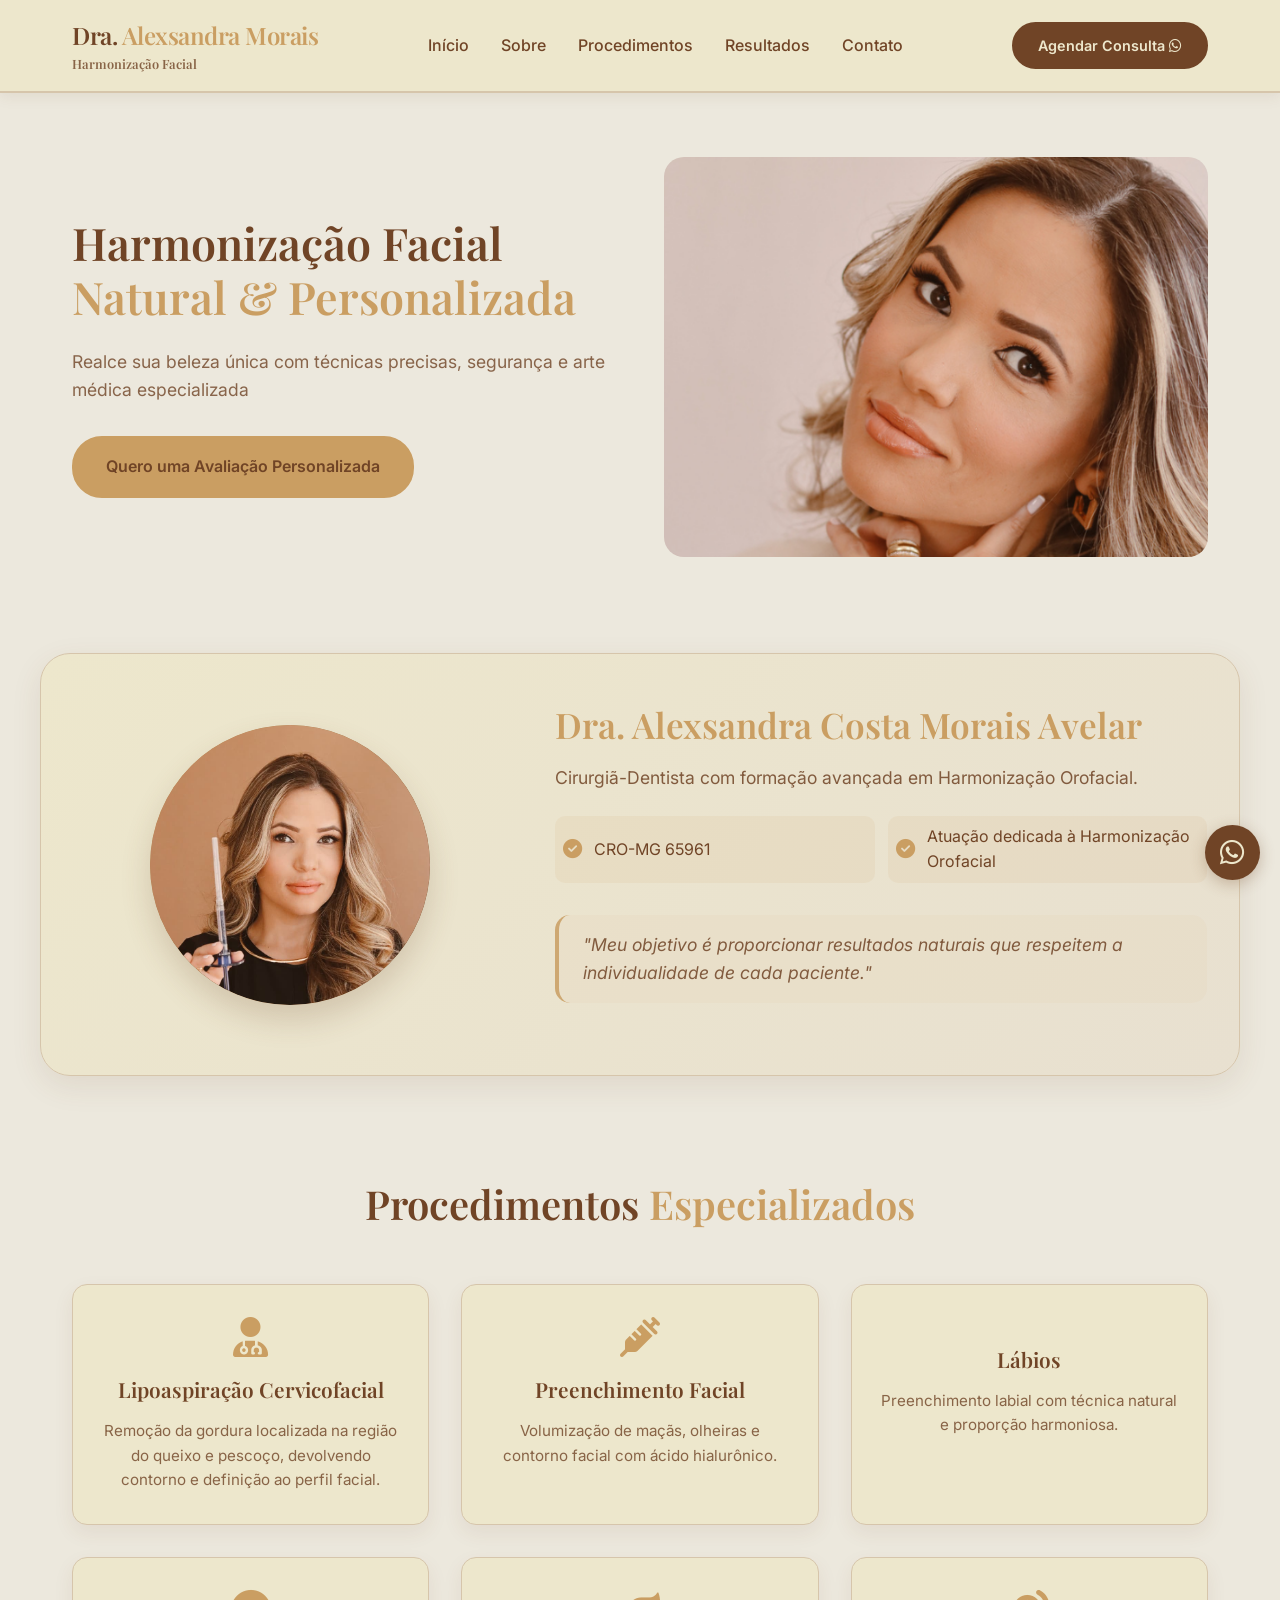
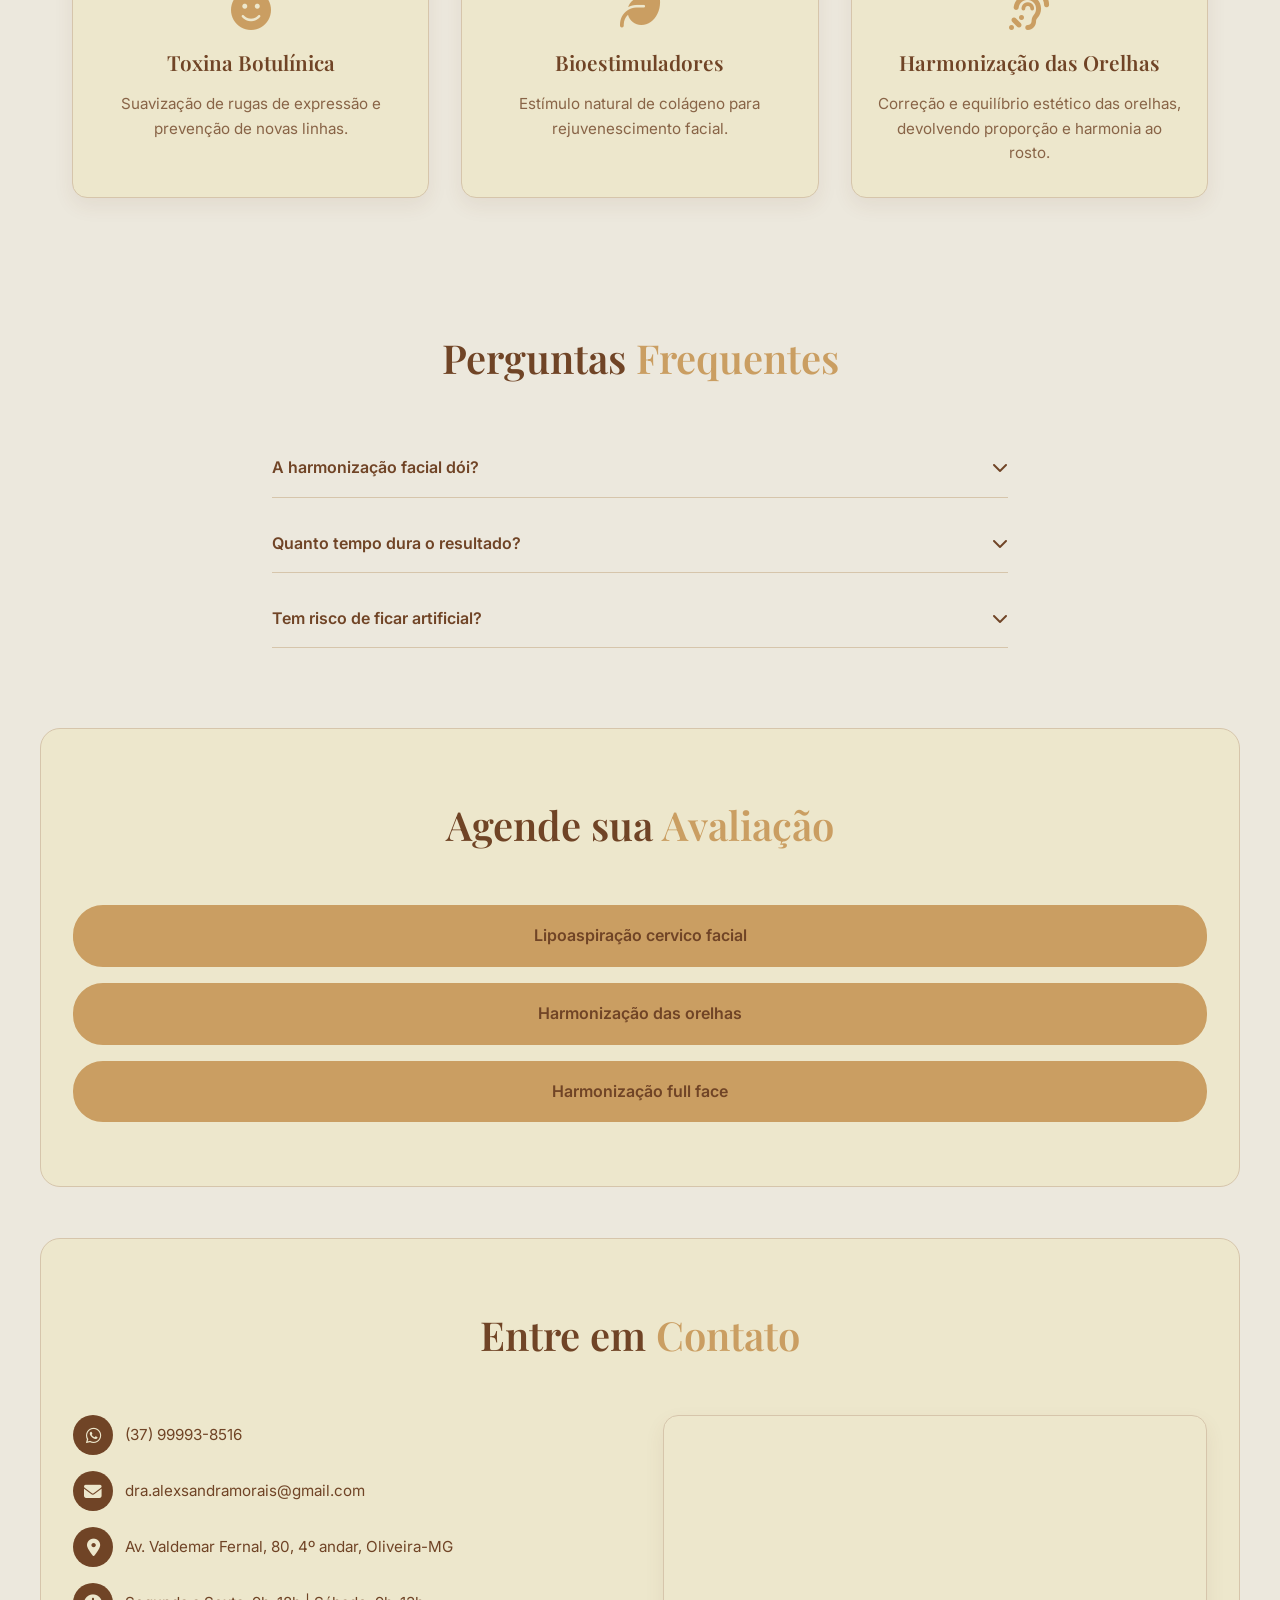
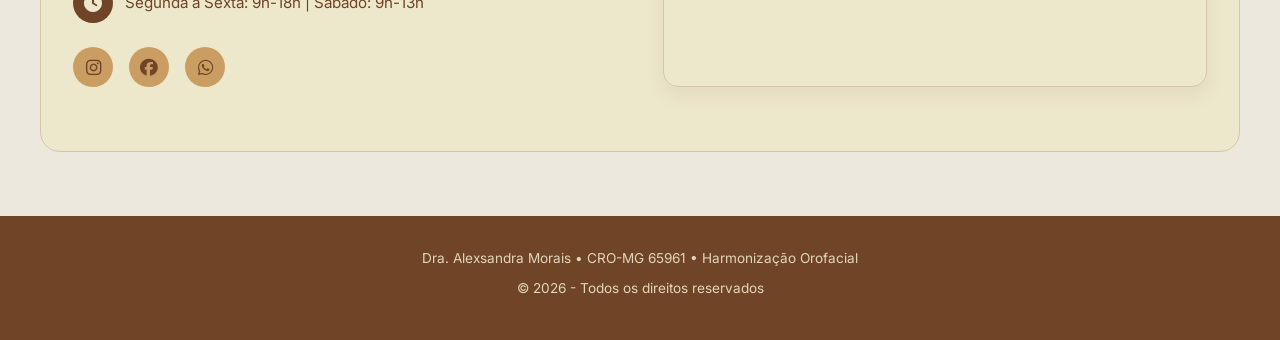
==== commit df90cf44: "Alterações" ====
--- a/index.html
+++ b/index.html
@@ -121,6 +121,11 @@
         <h2 class="section-title">Procedimentos <span class="highlight">Especializados</span></h2>
         <div class="procedures-grid">
             <div class="procedure-card">
+                <i class="fas fa-user-md"></i>
+                <h3>Lipoaspiração Cervicofacial</h3>
+                <p>Remoção da gordura localizada na região do queixo e pescoço, devolvendo contorno e definição ao perfil facial.</p>
+            </div>
+            <div class="procedure-card">
                 <i class="fas fa-syringe"></i>
                 <h3>Preenchimento Facial</h3>
                 <p>Volumização de maçãs, olheiras e contorno facial com ácido hialurônico.</p>
@@ -141,14 +146,9 @@
                 <p>Estímulo natural de colágeno para rejuvenescimento facial.</p>
             </div>
             <div class="procedure-card">
-                <i class="fas fa-thread"></i>
-                <h3>Fios de PDO</h3>
-                <p>Lifting não cirúrgico com fios de sustentação facial.</p>
-            </div>
-            <div class="procedure-card">
-                <i class="fas fa-hand-sparkles"></i>
-                <h3>Harmonização de Mandíbula</h3>
-                <p>Definição do contorno mandibular e angularidade natural.</p>
+                <i class="fas fa-ear-listen"></i>
+                <h3>Harmonização das Orelhas</h3>
+                <p>Correção e equilíbrio estético das orelhas, devolvendo proporção e harmonia ao rosto.</p>
             </div>
         </div>
     </section>
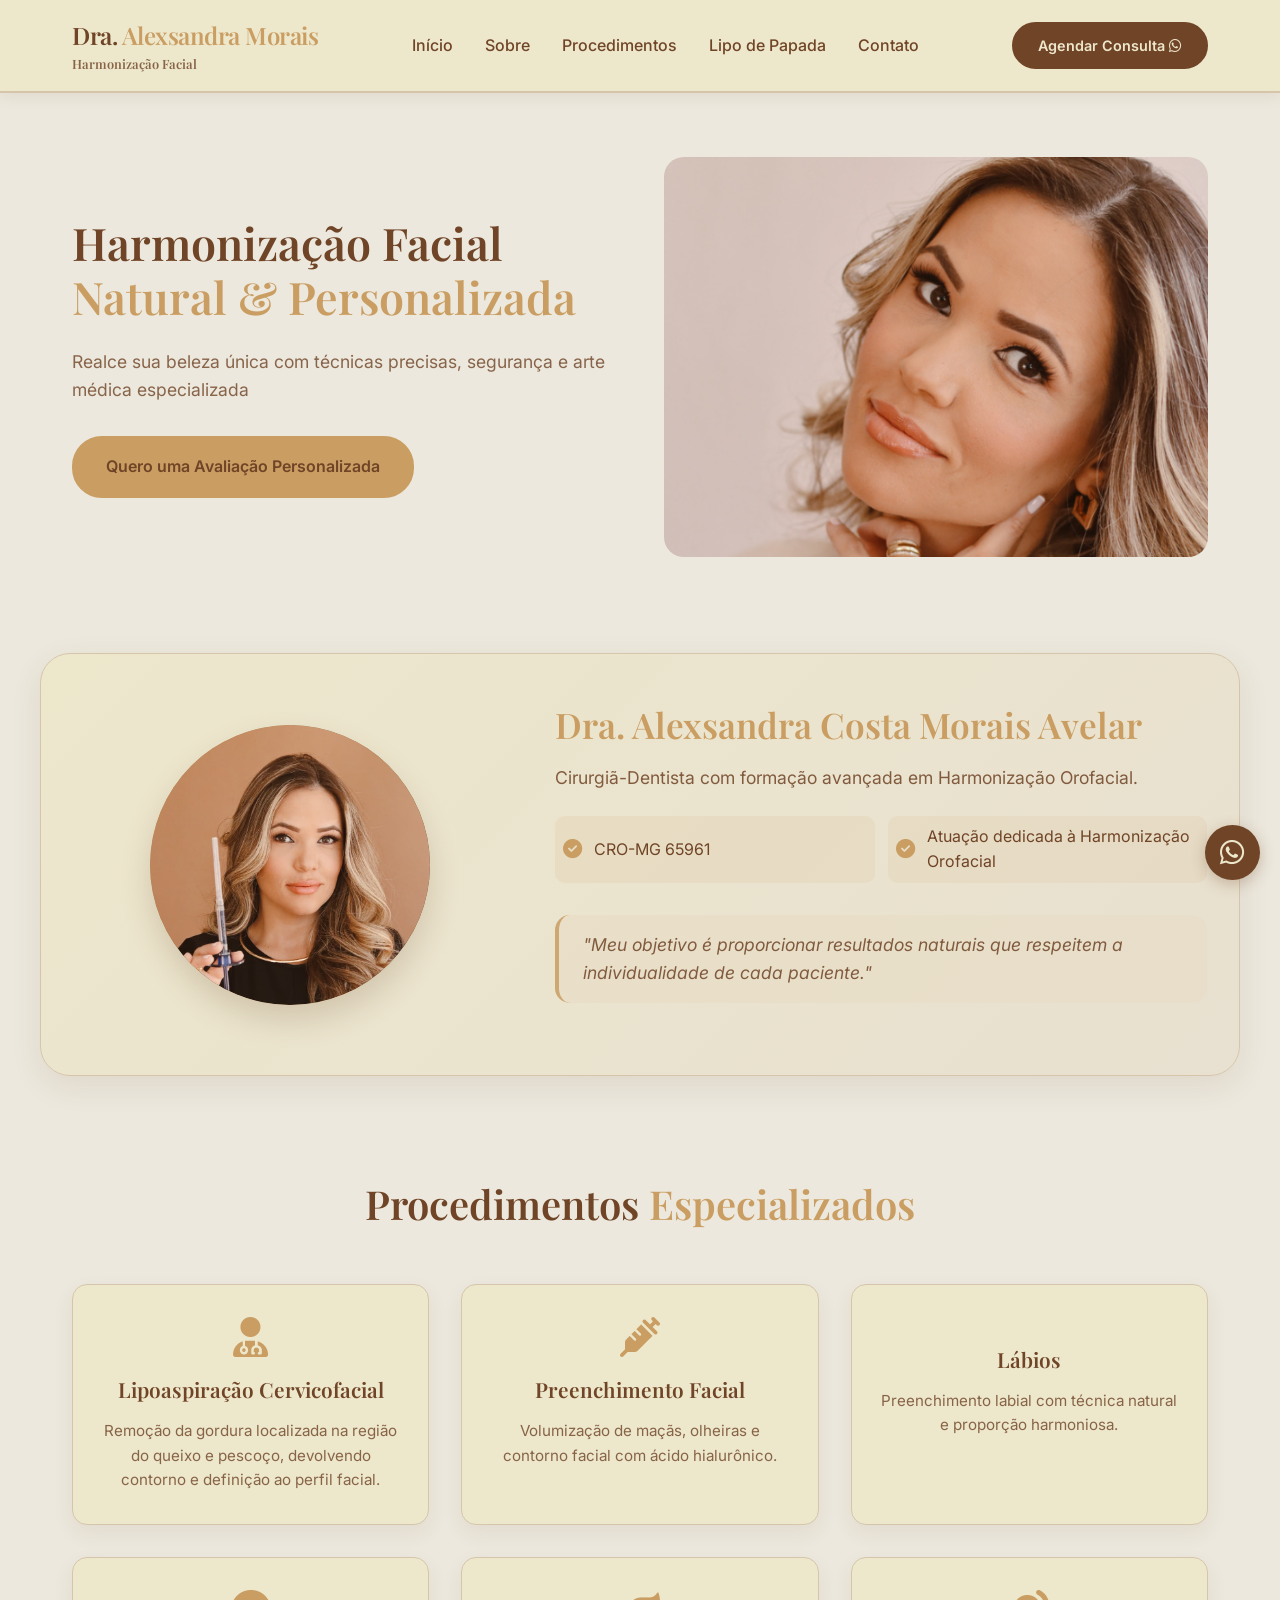
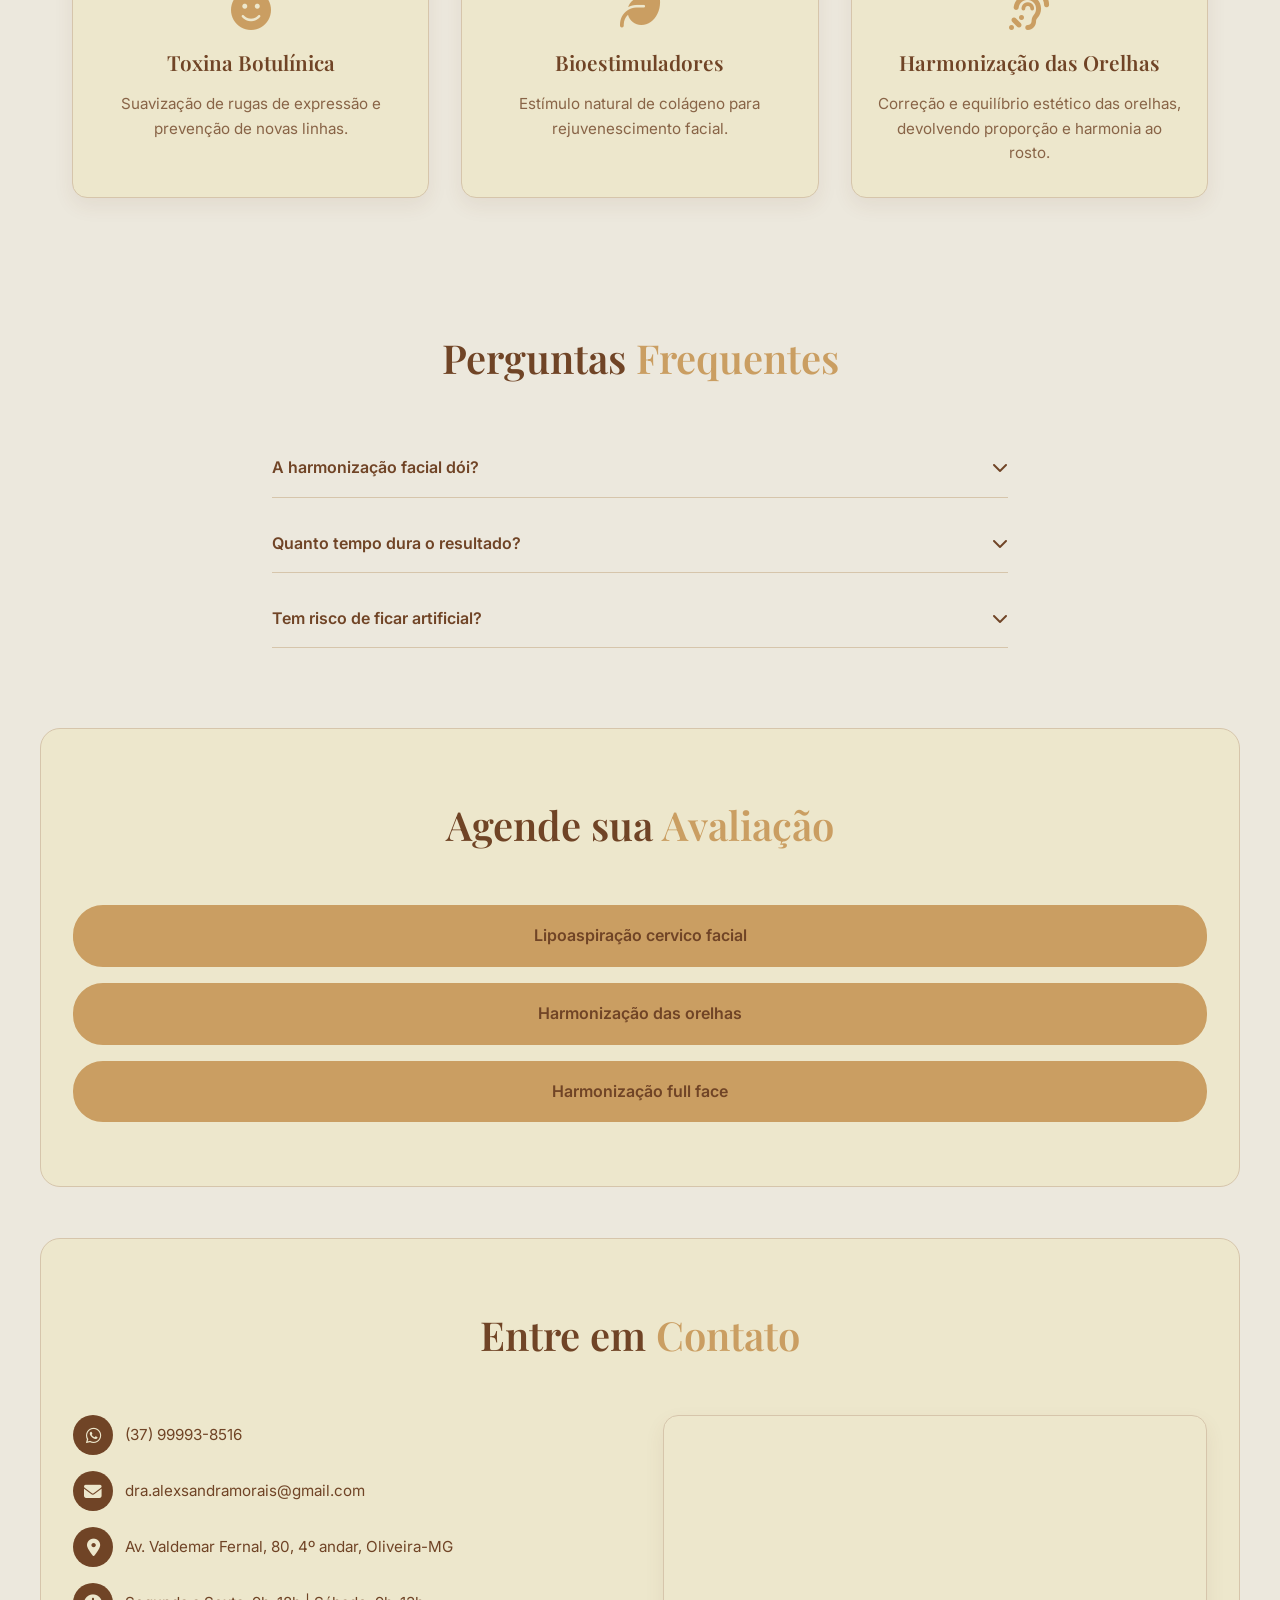
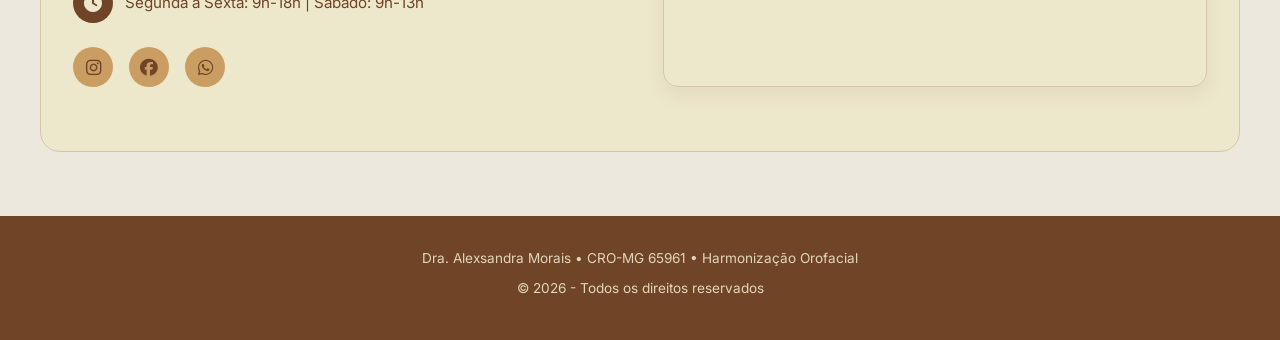
==== commit b639e476: "Criação da página dedicada a papada" ====
--- a/index.html
+++ b/index.html
@@ -7,6 +7,8 @@
     <title>Dra. Alexsandra Morais - Harmonização Facial</title>
     <meta name="description"
         content="Harmonização facial natural e personalizada com a Dra. Alexsandra Morais, Cirurgiã-Dentista atuante em Harmonização Orofacial (CRO-MG 65961). Agende sua avaliação.">
+
+    <link rel="canonical" href="https://www.draalexsandramorais.com.br/">
 
     <!-- Favicon -->
     <link rel="icon" type="image/svg+xml" href="favicon.svg">
@@ -56,6 +58,52 @@
     <noscript><img height="1" width="1" style="display:none"
             src="https://www.facebook.com/tr?id=1679340406732759&ev=PageView&noscript=1" /></noscript>
     <!-- End Meta Pixel Code -->
+    <!-- Dados estruturados schema.org -->
+    <script type="application/ld+json">
+    {
+      "@context": "https://schema.org",
+      "@type": "Dentist",
+      "@id": "https://www.draalexsandramorais.com.br/#clinica",
+      "name": "Morais Est\u00e9tica Avan\u00e7ada - Dra. Alexsandra Morais",
+      "description": "Consult\u00f3rio de Harmoniza\u00e7\u00e3o Orofacial em Oliveira/MG, sob responsabilidade da Dra. Alexsandra Costa Morais Avelar, Cirurgi\u00e3-Dentista com forma\u00e7\u00e3o avan\u00e7ada em Harmoniza\u00e7\u00e3o Orofacial (CRO-MG 65961).",
+      "url": "https://www.draalexsandramorais.com.br/",
+      "image": "https://www.draalexsandramorais.com.br/imagens/dra-alexsandra-principal.jpg",
+      "telephone": "+55-37-99993-8516",
+      "email": "dra.alexsandramorais@gmail.com",
+      "priceRange": "$$",
+      "address": {
+        "@type": "PostalAddress",
+        "streetAddress": "Av. Waldemar Fernal, 80, Sala 401, 4\u00ba andar",
+        "addressLocality": "Oliveira",
+        "addressRegion": "MG",
+        "postalCode": "35540-000",
+        "addressCountry": "BR"
+      },
+      "openingHoursSpecification": [
+        {
+          "@type": "OpeningHoursSpecification",
+          "dayOfWeek": ["Monday", "Tuesday", "Wednesday", "Thursday", "Friday"],
+          "opens": "09:00",
+          "closes": "18:00"
+        },
+        {
+          "@type": "OpeningHoursSpecification",
+          "dayOfWeek": "Saturday",
+          "opens": "09:00",
+          "closes": "13:00"
+        }
+      ],
+      "areaServed": {
+        "@type": "City",
+        "name": "Oliveira",
+        "addressRegion": "MG"
+      },
+      "sameAs": [
+        "https://www.instagram.com/dra.alexsandramorais/",
+        "https://www.facebook.com/dra.alexsandramorais"
+      ]
+    }
+    </script>
 </head>
 
 <body>
@@ -76,7 +124,7 @@
                 <li><a href="#home">Início</a></li>
                 <li><a href="#about">Sobre</a></li>
                 <li><a href="#procedures">Procedimentos</a></li>
-                <li><a href="#gallery">Resultados</a></li>
+                <li><a href="lipo-de-papada-oliveira.html">Lipo de Papada</a></li>
                 <li><a href="#contact">Contato</a></li>
             </ul>
             <a href="https://wa.me/553799938516?text=[Site] Olá! Gostaria de agendar uma avaliação" class="cta-button" target="_blank" rel="noopener">Agendar Consulta <i style="font-size: 0.9rem;" class="fab fa-whatsapp"></i> </a>
--- a/style.css
+++ b/style.css
@@ -70,7 +70,8 @@
     flex-wrap: wrap;
 }
 
-.logo h1 {
+.logo h1,
+.logo .logo-name {
     font-family: 'Playfair Display', serif;
     font-size: 1.5rem;
     color: #704426;
@@ -168,7 +169,8 @@
     flex: 1;
 }
 
-.hero-content h2 {
+.hero-content h2,
+.hero-content h1 {
     font-family: 'Playfair Display', serif;
     font-size: 2.8rem;
     margin-bottom: 1.5rem;
@@ -643,7 +645,8 @@
 
 /* Responsividade - CORRIGIDO */
 @media (max-width: 992px) {
-    .hero-content h2 {
+    .hero-content h2,
+.hero-content h1 {
         font-size: 2.2rem;
     }
     
@@ -719,7 +722,8 @@
         flex: 1;
     }
 
-    .logo h1 {
+    .logo h1,
+.logo .logo-name {
         font-size: 1.2rem;
     }
 
@@ -764,7 +768,8 @@
         padding: 2rem 1rem;
     }
     
-    .hero-content h2 {
+    .hero-content h2,
+.hero-content h1 {
         font-size: 1.8rem;
     }
     
@@ -786,7 +791,7 @@
         margin-bottom: 2rem;
     }
     
-    .about, .procedures, .gallery, .contact, .faq {
+    .about, .procedures, .gallery, .contact, .faq, .lp-text {
         padding: 2rem 1rem;
     }
     
@@ -906,7 +911,8 @@
 }
 
 @media (max-width: 480px) {
-    .hero-content h2 {
+    .hero-content h2,
+.hero-content h1 {
         font-size: 1.5rem;
     }
     
@@ -914,7 +920,8 @@
         font-size: 1.6rem;
     }
 
-    .logo h1 {
+    .logo h1,
+.logo .logo-name {
         font-size: 1.1rem;
     }
     
@@ -1002,6 +1009,83 @@
     }
 }
 
-.hero, .about, .procedures, .gallery, .faq, .contact {
+.hero, .about, .procedures, .gallery, .faq, .contact, .lp-text {
     animation: fadeInUp 0.8s ease-out;
-}+}
+/* ===== Landing Page - Lipo de Papada ===== */
+.lp-text {
+    max-width: 820px;
+    margin: 0 auto;
+    padding: 4rem 2rem;
+}
+
+.lp-text p {
+    color: #704426;
+    opacity: 0.9;
+    line-height: 1.8;
+    font-size: 1.05rem;
+    margin-bottom: 1.2rem;
+}
+
+.lp-text p:last-child {
+    margin-bottom: 0;
+}
+
+.lp-intro {
+    max-width: 820px;
+    margin: 0 auto 2.5rem;
+    text-align: center;
+    color: #704426;
+    opacity: 0.9;
+    line-height: 1.8;
+    font-size: 1.05rem;
+}
+
+.lp-cta-final {
+    max-width: 820px;
+    margin: 0 auto;
+    padding: 3rem 2rem 4rem;
+    text-align: center;
+}
+
+.lp-cta-final p {
+    color: #704426;
+    opacity: 0.9;
+    line-height: 1.8;
+    font-size: 1.05rem;
+    margin-bottom: 1.8rem;
+}
+
+.lp-disclaimer {
+    max-width: 900px;
+    margin: 0 auto;
+    padding: 0 2rem 3rem;
+    text-align: center;
+    font-size: 0.85rem;
+    color: #704426;
+    opacity: 0.7;
+    line-height: 1.7;
+}
+
+@media (max-width: 768px) {
+    .lp-text p,
+    .lp-intro,
+    .lp-cta-final p {
+        font-size: 0.95rem;
+    }
+
+    .lp-intro {
+        text-align: left;
+        padding: 0 1rem;
+    }
+
+    .lp-cta-final {
+        padding: 2rem 1rem 3rem;
+    }
+
+    .lp-disclaimer {
+        padding: 0 1rem 2rem;
+        font-size: 0.78rem;
+        text-align: left;
+    }
+}
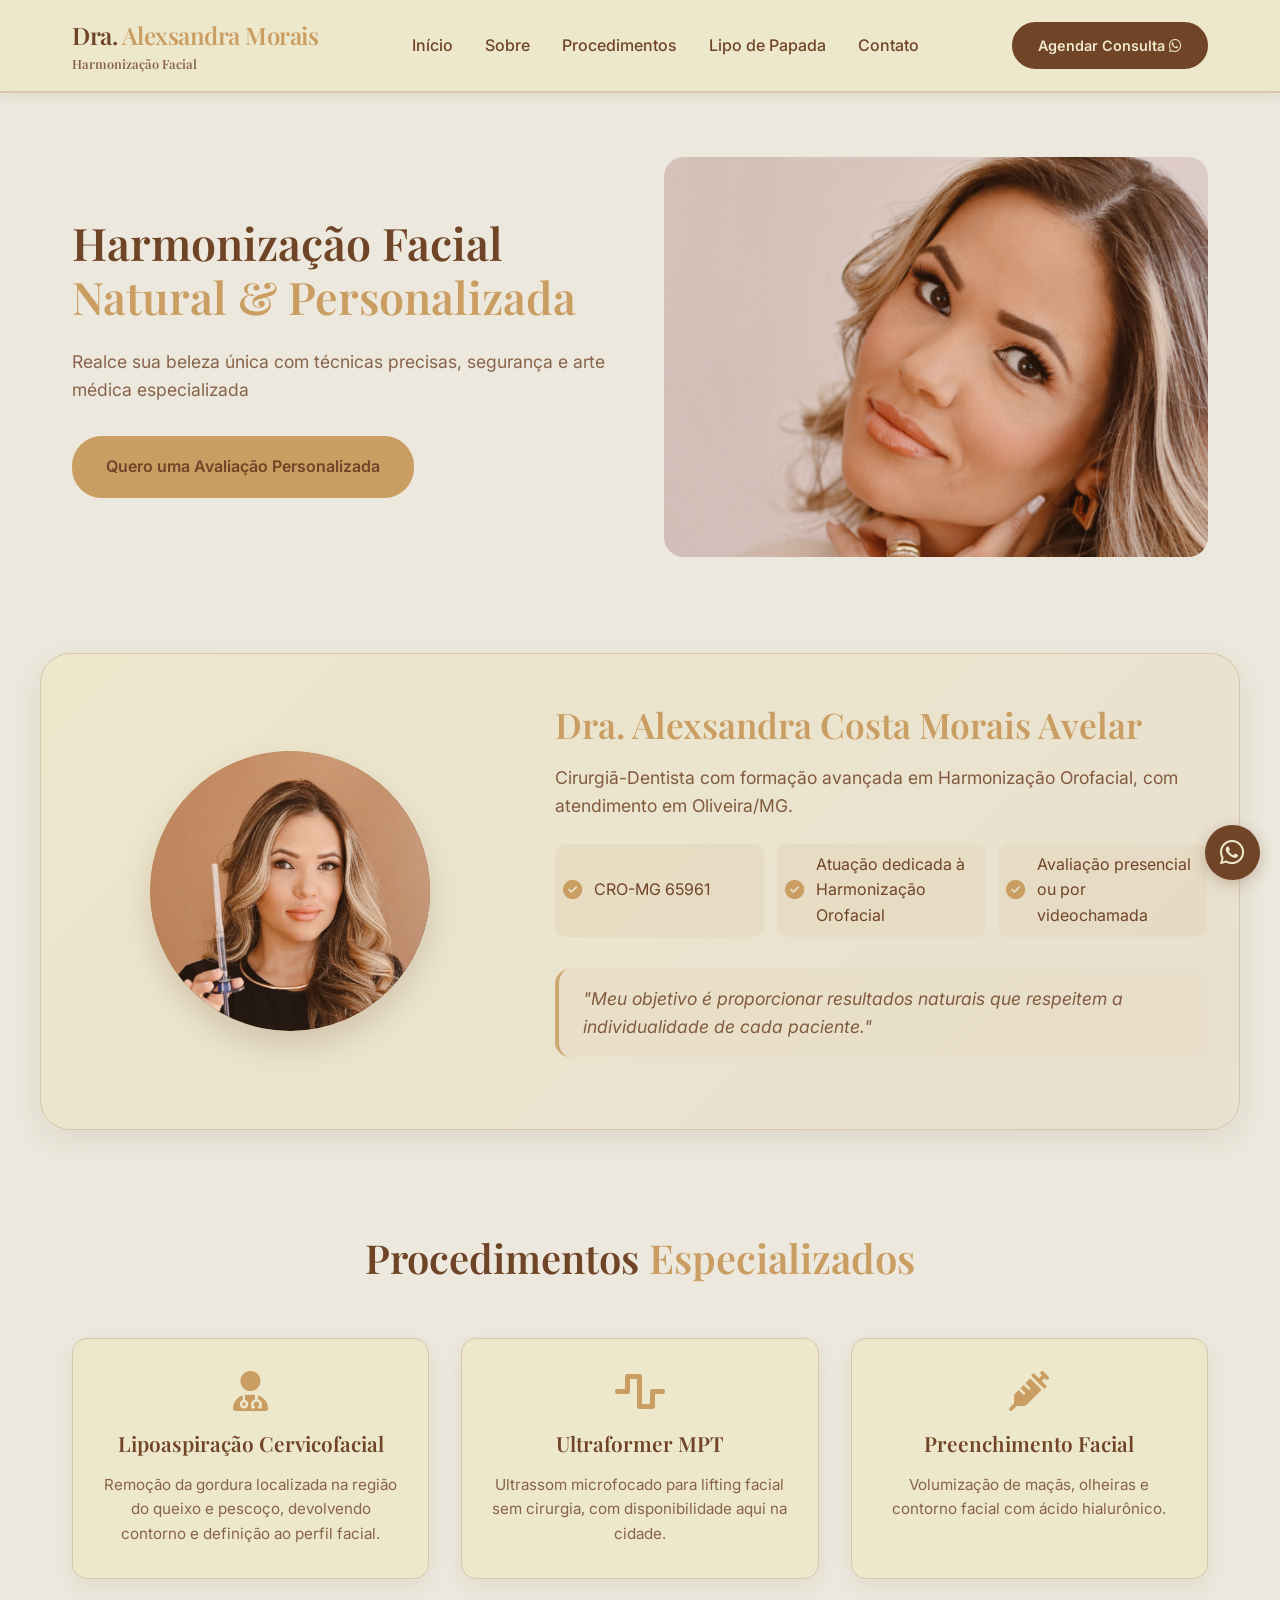
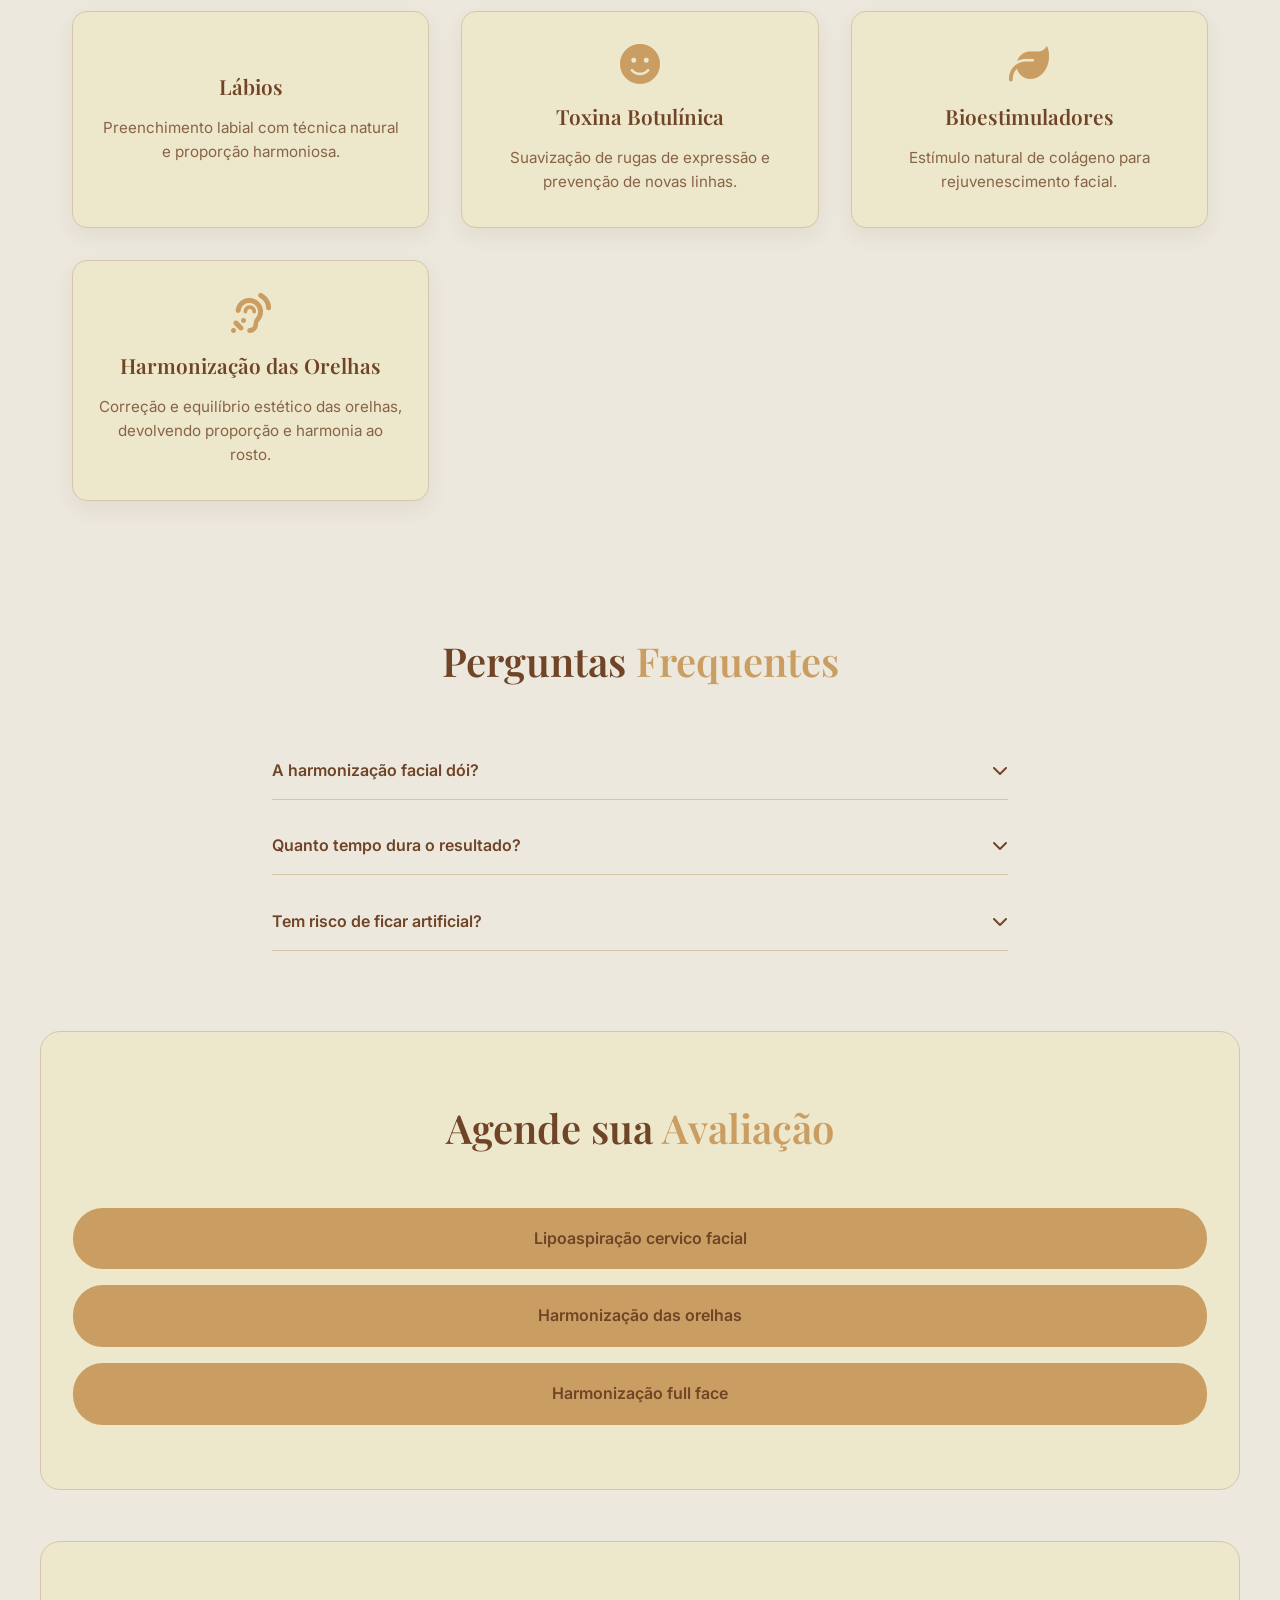
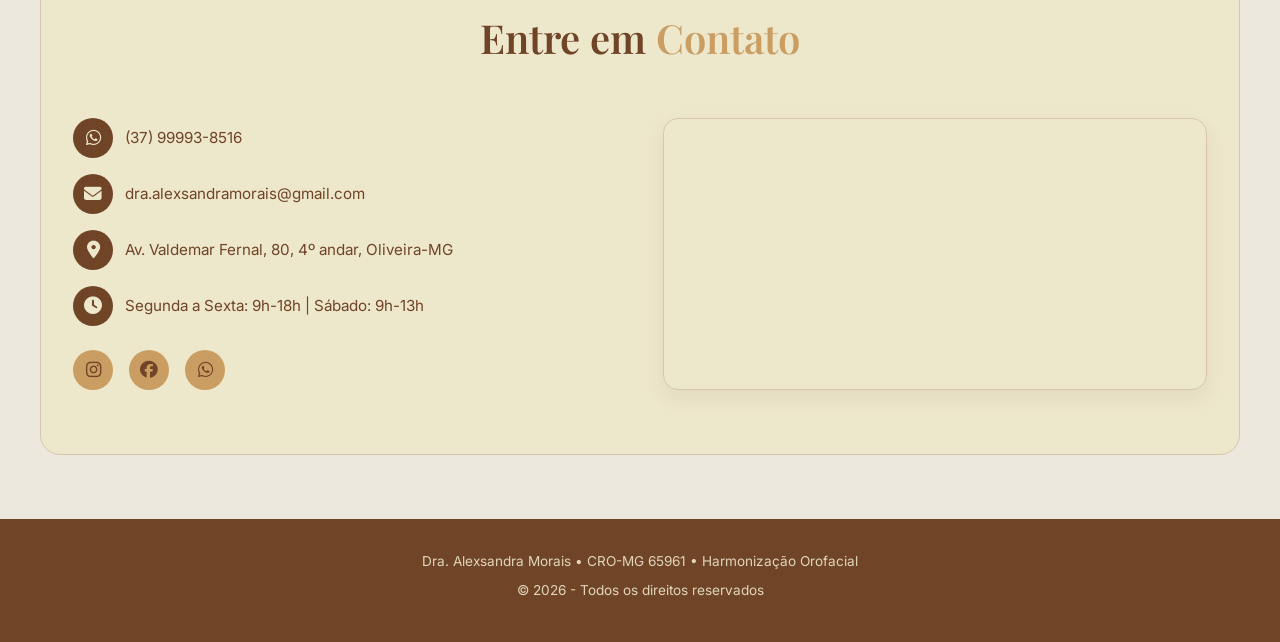
==== commit 069707f3: "Criação da página de ultraforme mpt" ====
--- a/index.html
+++ b/index.html
@@ -122,7 +122,7 @@
             </div>
             <ul class="nav-menu">
                 <li><a href="#home">Início</a></li>
-                <li><a href="#about">Sobre</a></li>
+                <li><a href="#sobre">Sobre</a></li>
                 <li><a href="#procedures">Procedimentos</a></li>
                 <li><a href="lipo-de-papada-oliveira.html">Lipo de Papada</a></li>
                 <li><a href="#contact">Contato</a></li>
@@ -146,18 +146,20 @@
     </section>
 
     <!-- About -->
-    <section id="about" class="about">
+    <section id="sobre" class="about">
         <div class="about-image">
             <div class="image-placeholder">
-                <img src="imagens/foto_secao_perfil.jpeg" alt="Dra. Alexsandra Morais" class="about-photo">
+                <img src="imagens/foto_secao_perfil.jpeg" alt="Dra. Alexsandra Costa Morais Avelar, CRO-MG 65961"
+                    class="about-photo">
             </div>
         </div>
         <div class="about-content">
             <h2><span class="highlight">Dra. Alexsandra Costa Morais Avelar</span></h2>
-            <p>Cirurgiã-Dentista com formação avançada em Harmonização Orofacial.</p>
+            <p>Cirurgiã-Dentista com formação avançada em Harmonização Orofacial, com atendimento em Oliveira/MG.</p>
             <ul class="qualifications">
                 <li><i class="fas fa-check-circle"></i> CRO-MG 65961</li>
-                <li><i class="fas fa-check-circle"></i> Atuação dedicada à Harmonização Orofacial</li>                
+                <li><i class="fas fa-check-circle"></i> Atuação dedicada à Harmonização Orofacial</li>
+                <li><i class="fas fa-check-circle"></i> Avaliação presencial ou por videochamada</li>
             </ul>
             <p class="philosophy">"Meu objetivo é proporcionar resultados naturais que respeitem a individualidade de
                 cada paciente."</p>
@@ -172,6 +174,11 @@
                 <i class="fas fa-user-md"></i>
                 <h3>Lipoaspiração Cervicofacial</h3>
                 <p>Remoção da gordura localizada na região do queixo e pescoço, devolvendo contorno e definição ao perfil facial.</p>
+            </div>
+            <div class="procedure-card">
+                <i class="fas fa-wave-square"></i>
+                <h3>Ultraformer MPT</h3>
+                <p>Ultrassom microfocado para lifting facial sem cirurgia, com disponibilidade aqui na cidade.</p>
             </div>
             <div class="procedure-card">
                 <i class="fas fa-syringe"></i>
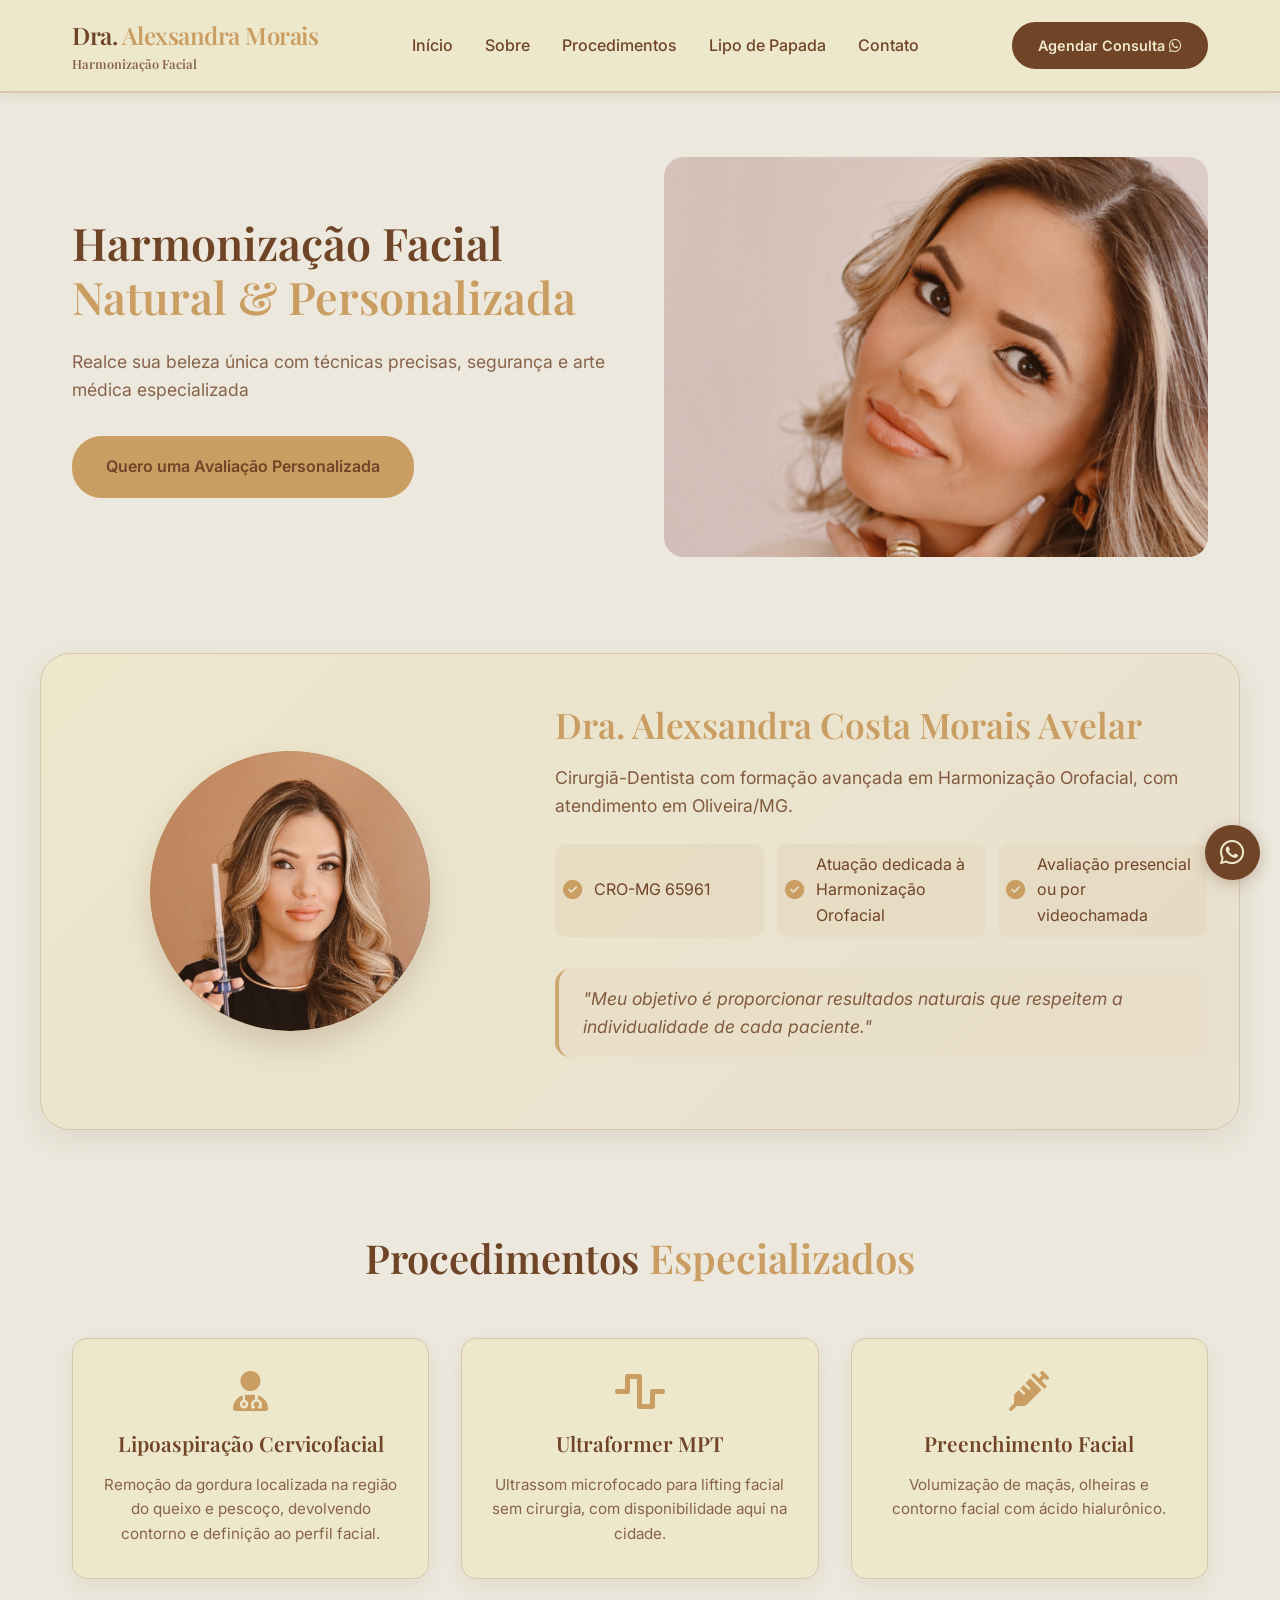
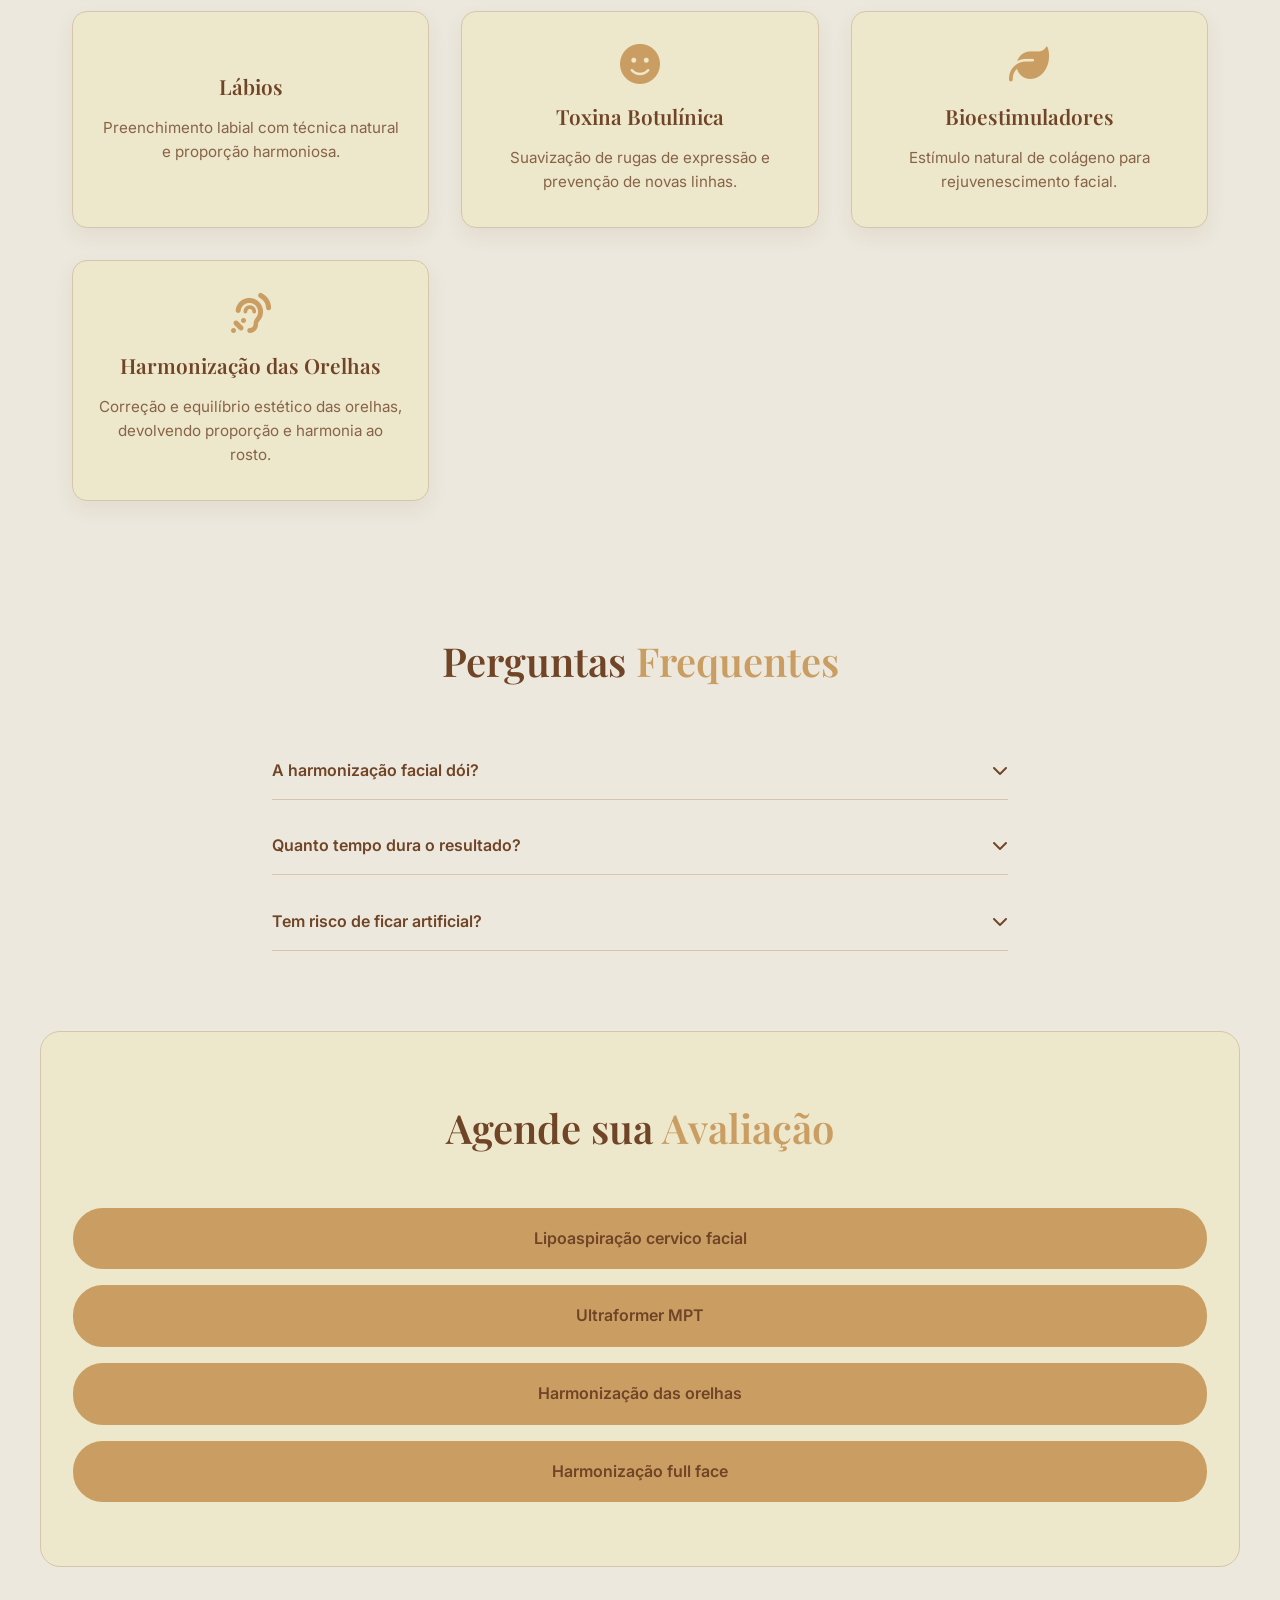
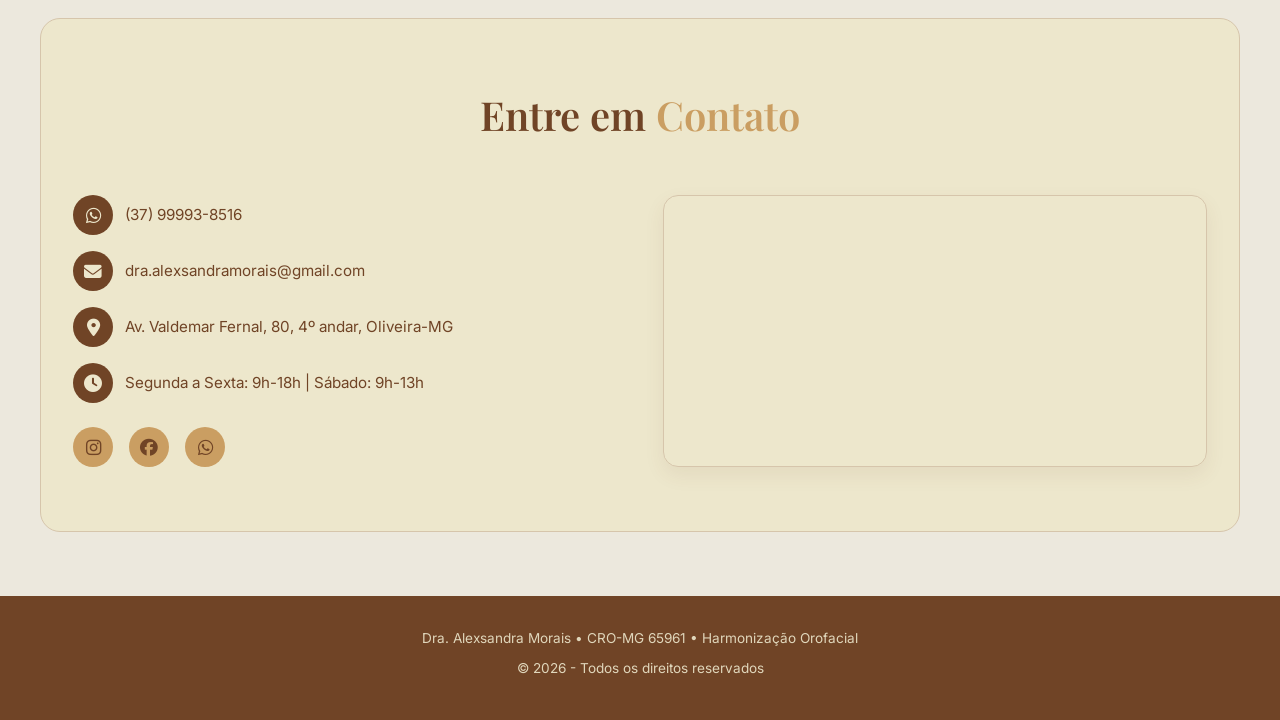
==== commit 7c67c1eb: "Adiciona link para agendamento de avaliação sobre ultraformer MPT" ====
--- a/index.html
+++ b/index.html
@@ -266,6 +266,8 @@
             <form class="contact-form">
                 <a  href="https://wa.me/553799938516?text=[Site] Olá! Gostaria de agendar uma avaliação sobre lipoaspiração cervico facial"
                     class="hero-button">Lipoaspiração cervico facial</a>
+                <a href="https://wa.me/553799938516?text=[Site] Olá! Gostaria de agendar uma avaliação sobre ultraformer mpt"
+                    class="hero-button">Ultraformer MPT</a>
                 <a href="https://wa.me/553799938516?text=[Site] Olá! Gostaria de agendar uma avaliação sobre harmonização das orelhas"
                     class="hero-button">Harmonização das orelhas</a>
                 <a href="https://wa.me/553799938516?text=[Site] Olá! Gostaria de agendar uma avaliação sobre harmonização full face"
